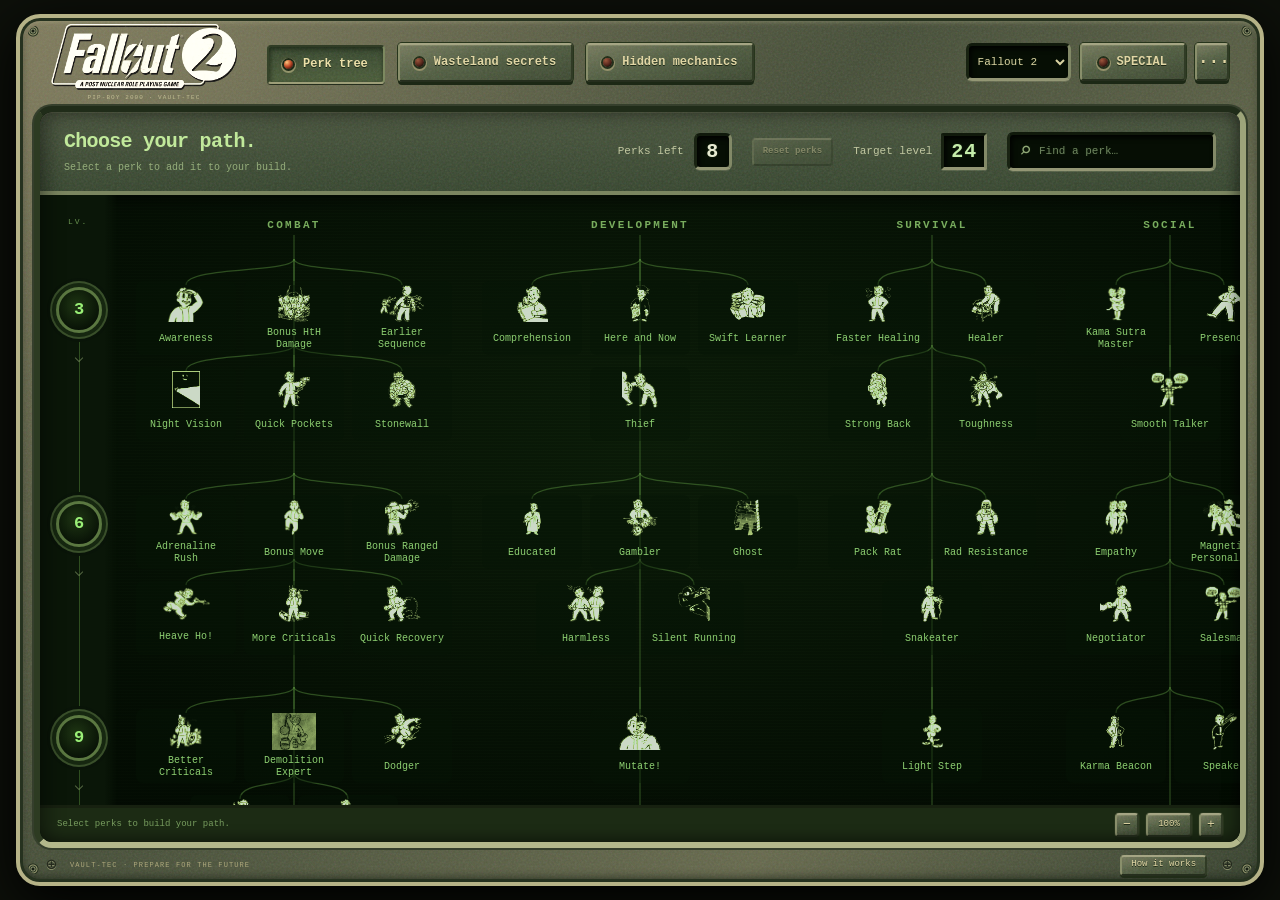
==== Fallout2-Planner.html @ 5ee8054e "initial commit" ====
<!doctype html>
<html lang="en">
<head>
  <meta charset="utf-8">
  <meta name="viewport" content="width=device-width, initial-scale=1">
  <meta name="theme-color" content="#20271f">
  <meta name="description" content="An offline Fallout 1 and Fallout 2 perk tree and character build planner.">
  <title>Fallout 2 · Perk Planner</title>
<style>
@charset "UTF-8";
:root{--bg:#141713;--metal:#3e4237;--ink:#b5bf99;--muted:#929a7c;--green:#b4d98c;--green-bright:#d6f5a9;--amber:#dfba68;--red:#e48f76;--line:#48503b;--screen:#171d15;--mono:"Consolas","Liberation Mono",monospace;--sans:"Arial Narrow","Segoe UI",sans-serif}
*{box-sizing:border-box}body{margin:0;background:radial-gradient(ellipse at 60% 0,#33382d,transparent 65%),#151712;color:var(--ink);font:13px/1.5 var(--mono);min-width:360px}button,input,select{font:inherit}button,a,input,select,summary{-webkit-tap-highlight-color:transparent}button{cursor:pointer}button:disabled{cursor:default;opacity:.45}button,input,select{color:inherit}button{border:1px solid var(--line);background:#272e22}button:hover{border-color:var(--green);color:var(--green-bright)}button:focus-visible,a:focus-visible,input:focus-visible,select:focus-visible,summary:focus-visible,[tabindex]:focus-visible{outline:2px solid var(--amber);outline-offset:3px}input,select{background:#151c13;border:1px solid #46503a;border-radius:2px;padding:7px;min-width:0}input[type=checkbox]{accent-color:#a9ca7c;cursor:pointer}input[type=number]{appearance:textfield;-moz-appearance:textfield}input::-webkit-inner-spin-button,input::-webkit-outer-spin-button{-webkit-appearance:none;margin:0}a{color:var(--amber);text-underline-offset:3px}h1,h2,h3,p{margin:0}h2,h3{font-size:13px;font-weight:normal}button{border-radius:2px}button:active{transform:translateY(1px)}[hidden]{display:none!important}::selection{background:#789453;color:#111}::-webkit-scrollbar{width:8px;height:9px}::-webkit-scrollbar-track{background:#10170f}::-webkit-scrollbar-thumb{background:#555d46;border:2px solid #10170f;border-radius:4px}
.chassis{max-width:1900px;margin:23px auto;border:1px solid #686b58;border-radius:12px 12px 8px 8px;padding:0 12px;background:repeating-linear-gradient(115deg,#fff0 0px,#fff0 2px,#fff1 3px,#fff0 4px),linear-gradient(100deg,#4b4d3e,#34392f 30%,#45483a 80%,#5a5c49);box-shadow:0 25px 70px #0009,inset 1px 1px 2px #b1ae7d77,inset -3px -3px 6px #111a;width:calc(100% - 40px)}
.masthead{height:112px;display:flex;align-items:center;gap:30px;padding:0 24px}.brand{display:flex;align-items:center;gap:13px;text-decoration:none;color:#dfd6ad}.brand-mark{font-family:Arial,sans-serif;font-size:55px;color:#c6ba87;filter:drop-shadow(1px 2px 1px #111)}.brand-title{display:block;font:900 42px/.9 Impact,"Arial Narrow",sans-serif;letter-spacing:-2px;text-shadow:2px 3px 0 #22271e;transform:skew(-5deg)}.brand-two{font-size:53px;letter-spacing:-4px;margin-left:4px;color:#bdb48d}.brand-sub{display:block;font:8px var(--mono);letter-spacing:2px;margin-top:9px}.header-note{font-size:10px;letter-spacing:1px;color:#c0c1a5;border-left:1px solid #7b806055;padding-left:26px}.serial{display:block;color:#92967e;font-size:9px;margin-top:5px}.led{display:inline-block;width:6px;height:6px;background:#a7c27b;box-shadow:0 0 7px #b0d588aa;border-radius:50%;margin-right:6px}.file-actions{display:flex;gap:8px;margin-left:auto}.metal-button{background:linear-gradient(#525545,#353b2e);border:1px solid #767a60;box-shadow:inset 1px 1px #a2a38744,1px 2px #1a2019aa;padding:8px 12px;font-size:11px;color:#d9d5b4}.terminal-strip{margin:0 0 1px;padding:7px 18px;display:flex;justify-content:space-between;background:#22281f;border:1px solid #62694d;box-shadow:inset 0 1px 5px #0006;font-size:9px;letter-spacing:1.7px;color:#9da783}.terminal-strip #save-status{letter-spacing:.6px;color:#a6bd88}.layout{display:grid;grid-template-columns:256px 1fr;background:#252c22;border:1px solid #11190e;box-shadow:0 0 0 1px #6b7151aa}.character-panel{border-right:1px solid #545d40;background:linear-gradient(90deg,#2d3528,#252d22);padding:0 17px;position:relative}.plate-label{display:flex;justify-content:space-between;align-items:center;margin:0 -17px;padding:8px 17px;border-bottom:1px solid #4b533c;background:#363d2e;font-size:10px;letter-spacing:1px;color:#bdc29d}.screw{color:#181f14;font-size:17px;text-shadow:0 1px #6e7553}.profile-heading{margin:21px 0}.eyebrow{font-size:9px;letter-spacing:1.6px;color:var(--muted)}.profile-heading input{width:100%;padding:3px 0 7px;background:transparent;border:0;border-bottom:1px solid #596346;color:#d1dab3;font:24px var(--sans);font-weight:600;border-radius:0;letter-spacing:.5px;margin-top:3px}.special-heading{display:flex;align-items:center;justify-content:space-between;margin-bottom:12px}.special-heading h2{font-size:17px;letter-spacing:2px;color:#d8cea2}.special-heading>span{font-size:10px;color:var(--amber)}.special-row{display:grid;grid-template-columns:28px 1fr 20px 25px 20px 27px;align-items:center;gap:3px;min-height:39px;border-bottom:1px solid #48513b77}.special-letter{font:23px Impact,var(--sans);color:#c4cda4}.special-name{font-size:10px;color:#a7b08c}.special-row button{height:21px;padding:0;color:#c9d5a7;background:#303b27;border-color:#4e5b3d}.special-row input{text-align:center;padding:1px 0;width:25px;background:#11190f;border-color:#11190f;color:#c4dfa2}.effective-stat{color:#c4dfa2;text-align:right;font-size:16px}.stat-improved{color:var(--amber)}.small-note{font-size:10px;line-height:1.65;color:var(--muted);margin-top:10px}.section-title{display:flex;justify-content:space-between;margin:24px 0 10px;align-items:center;letter-spacing:1px}.section-title h3{color:#c3cba8;font-size:11px}.section-title>span{font-size:10px;color:var(--muted)}.trait-controls{display:grid;gap:5px}.trait-option{display:flex;align-items:center;gap:7px;padding:4px 0;font-size:11px}.trait-option input{margin:0}.trait-option span{display:block}.trait-option small{font-size:9px;color:var(--muted)}.trait-selected{color:var(--green)}.trait-others{border:0;margin-top:4px;color:var(--muted);font-size:10px}.trait-others summary{padding:6px 0}.side-details{border-top:1px solid #4c563c;margin-top:17px;padding-top:12px}.side-details>summary{cursor:pointer;font-size:10px;color:#bdc7a0;letter-spacing:.3px}.side-details summary::marker{color:#809063}.side-details[open]>summary{color:var(--amber);margin-bottom:12px}.tag-controls{display:grid;gap:6px;font-size:10px}.tag-controls label{display:flex;align-items:center;gap:5px}.operation-option{font-size:10px;padding:9px 0;border-bottom:1px solid #3f4933}.operation-option label{display:flex;gap:5px;align-items:center}.operation-option .op-level{margin:5px 0 0 20px;display:flex;gap:7px;align-items:center;color:var(--muted)}.operation-option input[type=number]{width:45px;padding:2px 5px}.operation-option small{display:block;color:var(--muted);line-height:1.6;margin-left:20px;margin-top:5px}.inline-label{display:flex;align-items:center;justify-content:space-between;gap:10px;margin:12px 0;font-size:10px}.inline-label input{width:70px}.stack-label{display:grid;gap:7px;font-size:10px;color:var(--muted)}.stack-label select{width:100%;color:var(--ink);font-size:11px}.text-button{display:block;padding:4px 0;border:0;background:none;font-size:10px;text-align:left;color:var(--muted)}.danger-text{color:var(--red)}.sidebar-bottom{display:flex;align-items:center;gap:9px;color:#879373;font-size:8px;line-height:1.8;margin:30px 0 25px}.vault-number{font:24px Impact,var(--sans);border:2px solid #7f8b69;border-radius:50%;width:43px;height:43px;display:grid;place-items:center;flex-shrink:0}main{min-width:0;background:radial-gradient(ellipse at 100% 0,#363e2b44,transparent 50%),#20271e;padding:0 24px}.intro{display:flex;justify-content:space-between;align-items:center;gap:20px;padding:28px 0 23px}.intro h1{font:600 clamp(20px,2vw,29px)/1.25 var(--sans);letter-spacing:-.6px;color:#ded9b7;margin:8px 0 9px}.intro p{font-size:11px;color:#99a584}.target-dial{flex-shrink:0;text-align:center;padding:0 0 0 22px;border-left:1px solid #4b553c}.target-dial label{font-size:9px;letter-spacing:1.1px;color:#b9bf9a}.target-dial>div{display:flex;align-items:center;justify-content:center;gap:9px}.target-dial input{width:72px;background:#10180e;border:1px solid #46513a;color:var(--amber);font:42px/.9 Impact,var(--mono);text-align:center;padding:1px 4px;margin:7px 0;box-shadow:inset 1px 2px 7px #0008;text-shadow:0 0 12px #d8b95733}.target-dial button{width:21px;height:23px;padding:0;color:#a4b38d}.target-dial>span{font-size:8px;letter-spacing:.4px;color:var(--muted)}.tabs{display:flex;border-bottom:1px solid #66734e;gap:23px;margin-bottom:19px}.tab{border:0;background:none;position:relative;border-radius:0;color:#8f9d7b;padding:11px 0;font-size:11px;letter-spacing:1px}.tab.active{color:#d4d6ab}.tab.active:after{content:"";position:absolute;bottom:-1px;left:0;right:0;height:3px;background:var(--amber);box-shadow:0 -2px 10px #dcbd5e18}.tab span{font-size:8px;opacity:.5;margin-left:8px}.summary-grid{display:grid;grid-template-columns:repeat(4,1fr);gap:9px;margin-bottom:18px}.summary-item{border:1px solid #414d33;background:linear-gradient(135deg,#303a28,#242d20);padding:12px 13px;position:relative}.summary-item:before{content:"";position:absolute;top:0;left:0;width:2px;height:100%;background:#6a8250}.summary-item>span{display:block;font-size:9px;letter-spacing:.5px;color:#9daa86}.summary-item strong{font-size:24px;color:#d3dfb4;font-weight:normal;line-height:1.6}.summary-item small{font-size:10px;color:#91a17a;margin-left:5px}.summary-item .bad{color:var(--red)}.workspace{display:grid;grid-template-columns:minmax(0,1fr) 285px;gap:15px}.map-column,.inspector-column{min-width:0}.screen{background:var(--screen);border:1px solid #4c593c;box-shadow:inset 0 0 24px #060e0655,0 1px 1px #0b110aaa;border-radius:3px;overflow:hidden}.screen-heading{display:flex;justify-content:space-between;align-items:center;gap:5px;padding:11px 12px;border-bottom:1px solid #48543a;background:linear-gradient(90deg,#2c3724aa,#27301e66);min-height:40px}.screen-heading>div{display:flex;gap:8px;align-items:center}.screen-heading h2{font-size:10px;letter-spacing:1px;color:#c4d2a3}.screen-heading>span{font-size:9px;color:#889a71}.screen-dot{width:5px;height:5px;border-radius:50%;background:#a4d07b;box-shadow:0 0 6px #9ec97466;flex-shrink:0}.screen-dot.amber{background:var(--amber);box-shadow:0 0 6px #b8965266}.map-screen{position:relative;background:radial-gradient(ellipse at 50% 30%,#29392344,transparent 60%),repeating-linear-gradient(0deg,#9ac57804 0px,#9ac57804 1px,transparent 1px,transparent 4px),#141c13}.map-help{padding:10px 12px;display:flex;align-items:center;gap:8px;justify-content:space-between;font-size:9px;color:#91a579}.zoom-controls{display:flex;align-items:center;gap:5px;flex-shrink:0}.zoom-controls button{padding:0;width:21px;height:21px;font-size:12px}.zoom-controls span{font-size:9px;min-width:34px;text-align:center}.map-scroll{overflow:auto;min-height:461px;padding:12px 20px 18px;scrollbar-color:#606d4a #10180e;scroll-behavior:smooth}.level-map{display:flex;gap:36px;width:max-content;min-width:100%;padding:4px 0 0;position:relative;zoom:1}.level-map:before{content:"";position:absolute;top:26px;left:0;right:0;border-top:1px solid #66834c;box-shadow:0 0 5px #6b9c4e44}.level-tier{width:177px;flex-shrink:0;position:relative}.tier-level{display:flex;align-items:center;justify-content:center;height:43px;position:relative;z-index:1;gap:8px;margin-bottom:17px}.tier-level:after{content:"";position:absolute;width:1px;height:20px;background:#6e8952;left:50%;bottom:-17px}.level-badge{display:grid;place-items:center;font-size:16px;color:#cbdcaf;background:#1c2919;border:1px solid #6a8550;box-shadow:0 0 0 4px #172114,0 0 14px #678d4333;width:43px;height:43px;border-radius:50%;text-decoration:none}.tier-selected .level-badge{border-color:var(--amber);color:var(--amber);box-shadow:0 0 0 4px #182114,0 0 15px #d6ad4f22}.tier-title{position:absolute;left:calc(50% + 32px);font-size:8px;color:#8f9f78;white-space:nowrap;line-height:1.4}.map-card{position:relative;display:flex;flex-direction:column;align-items:center;text-align:center;width:100%;border:1px solid #526c3e;border-radius:3px;background:linear-gradient(145deg,#273521,#182316);padding:11px 9px;color:var(--green);box-shadow:inset 0 0 18px #1c2b1444;min-height:176px;transition:border-color .15s,background .15s}.map-card:hover{background:#2d3c25;border-color:#a6c37c}.map-card.selected{border:1px solid var(--amber);box-shadow:0 0 0 2px #be9b4e33,inset 0 0 20px #9d7d2111}.map-card.invalid{border-color:#ac7253}.map-card .card-caption{font-size:8px;letter-spacing:1px;color:#91a779;display:flex;justify-content:space-between;width:100%}.map-card.invalid .card-caption{color:var(--red)}.map-card img{height:82px;width:105px;object-fit:contain;margin:7px 0 3px;filter:sepia(1) saturate(1.3) hue-rotate(28deg);mix-blend-mode:screen}.map-card strong{font-size:12px;letter-spacing:.2px;font-weight:normal;line-height:1.3}.map-card small{font-size:9px;color:#a3b38c;margin-top:4px}.empty-card{border-style:dashed;min-height:176px;justify-content:center;color:#91a87a;background:#15201299}.empty-card .plus{font-size:31px;font-weight:100;line-height:1;margin-bottom:13px;color:#738c59}.empty-card strong{font-size:11px}.empty-card small{font-size:8px;line-height:1.7}.goal-card{border-color:#bfa15c;background:linear-gradient(145deg,#3b3b22,#202918)}.branch-label{text-align:center;color:#708861;font-size:8px;letter-spacing:1px;padding:21px 0 11px;position:relative}.branch-label:before{content:"";height:16px;border-left:1px dashed #445b36;position:absolute;top:0;left:50%}.branch-cards{display:flex;gap:7px;position:relative}.branch-cards:before{content:"";position:absolute;top:-6px;height:5px;left:23%;right:23%;border:1px solid #405634;border-bottom:0}.branch-card{width:85px;display:flex;flex-direction:column;align-items:center;min-height:95px;background:#1a28166b;border:1px solid #3f5531;padding:6px 3px;color:#95af7d;font-size:8px;line-height:1.35}.branch-card img{width:50px;height:47px;object-fit:contain;margin:1px 0 5px;mix-blend-mode:screen;filter:sepia(1) saturate(1.4) hue-rotate(30deg);opacity:.7}.tier-bottom{font-size:8px;text-align:center;padding-top:10px;color:#667f54}.map-legend{display:flex;gap:14px;padding:10px 12px;border-top:1px solid #38482b;font-size:8px;color:#8e9f7c;flex-wrap:wrap}.legend-dot{display:inline-block;width:5px;height:5px;margin-right:5px;border-radius:50%;vertical-align:1px}.legend-dot.good{background:#a2cb7c}.legend-dot.warn{background:var(--red)}.legend-dot.empty{border:1px solid #90a976}.catalog-screen{margin-top:15px}.catalog-tools{display:flex;gap:8px;padding:12px 12px 9px}.search-field{display:flex;gap:8px;align-items:center;padding:0 8px;background:#111a0e;border:1px solid #435633;flex:1;min-width:0;border-radius:2px}.search-field>span{font-size:21px;color:#91a977}.search-field input{border:0;background:transparent;padding:8px 0;width:100%;font-size:10px;outline-offset:5px;color:#bfcea9}.search-field input::placeholder{color:#6f8660}.catalog-tools select{font-size:10px;width:139px;padding:5px}.catalog-meta{display:flex;justify-content:space-between;gap:8px;padding:0 12px 10px;color:#859d70;font-size:9px}.catalog-meta label{display:flex;align-items:center;white-space:nowrap;font-size:9px;gap:4px}.perk-catalog{padding:0 10px 10px;display:grid;grid-template-columns:repeat(auto-fill,minmax(145px,1fr));gap:7px;max-height:416px;overflow:auto}.perk-tile{display:flex;align-items:center;gap:7px;min-height:74px;padding:8px;background:#202d1a;border:1px solid #3b5130;text-align:left;position:relative}.perk-tile.is-inspected{border-color:var(--amber);background:#343722}.perk-tile.is-blocked{background:#1b2517;border-color:#35452b}.perk-tile img{width:44px;height:50px;object-fit:contain;filter:sepia(1) saturate(1.3) hue-rotate(30deg);mix-blend-mode:screen;opacity:.8}.perk-tile .tile-name{font-size:10px;line-height:1.3;display:block;color:#c4d6a5}.perk-tile .tile-ru{font-size:8px;display:block;color:#92a77d;margin-top:3px}.perk-tile .tile-level{font-size:8px;color:#839d6d;display:block;margin-top:4px}.perk-tile.is-blocked .tile-level{color:#b38a63}.perk-tile .tile-dot{position:absolute;top:6px;right:6px;width:4px;height:4px;background:#a7cd80;border-radius:50%}.perk-tile.is-blocked .tile-dot{background:#aa7757}.goal-panel{border-color:#74643c}.goal-panel .screen-heading{border-bottom-color:#5f5736;background:#3a392266}.goal-body{padding:13px}.goal-portrait{display:flex;gap:10px;align-items:center;margin:16px 0}.goal-portrait img{width:68px;height:68px;object-fit:contain;mix-blend-mode:screen;filter:sepia(1) saturate(1.3) hue-rotate(17deg)}.goal-portrait strong{font-size:15px;color:#d8cd99;font-weight:normal;line-height:1.3}.goal-portrait small{display:block;color:#9b9f7c;font-size:9px;margin-top:4px}.status-line{font-size:10px;display:flex;align-items:center;gap:7px;line-height:1.6}.status-line.good{color:var(--green)}.status-line.warn{color:var(--amber)}.status-line.bad{color:var(--red)}.goal-note{font-size:10px;color:#9aaa85;line-height:1.8;margin-top:8px}.primary-button{width:100%;padding:9px 10px;background:linear-gradient(#798449,#586731);border:1px solid #b2ba7c;color:#111b0b;font-size:10px;letter-spacing:.6px;box-shadow:inset 0 1px #ccce8955,0 2px #0c140aaa;margin-top:12px;font-weight:bold}.primary-button:hover{color:#e8eac1;background:#697e3d}.amber-button{background:linear-gradient(#aa9253,#81703f);border-color:#c6af70;color:#1d1c10}.inspector-panel{margin-top:15px}.inspector-body{padding:13px}.inspect-hero{display:flex;align-items:center;gap:10px;margin-bottom:13px}.inspect-hero img{height:85px;width:85px;object-fit:contain;mix-blend-mode:screen;filter:sepia(1) saturate(1.4) hue-rotate(28deg)}.inspect-hero h3{font-size:17px;color:#d0dbb0;line-height:1.2}.inspect-hero small{font-size:9px;color:#8fa57a;display:block;margin-top:5px}.perk-description{color:#a5b38f;font-size:10px;line-height:1.8;padding-bottom:13px;border-bottom:1px solid #3b4a2f;margin-bottom:13px}.slot-settings{display:grid;gap:8px;margin-bottom:14px}.slot-settings .inline-label{margin:0}.slot-settings input{padding:3px;width:54px}.requirements-title{font-size:9px;letter-spacing:1px;margin-bottom:8px;color:#c1cda0}.requirement{display:flex;align-items:flex-start;gap:7px;font-size:10px;padding:5px 0;border-bottom:1px solid #283821}.requirement .req-icon{color:#a5c980;font-size:11px}.requirement.unmet .req-icon{color:var(--red)}.requirement.unmet{color:#dab18a}.requirement .req-values{margin-left:auto;white-space:nowrap}.requirement .req-actual{color:#a4c286}.requirement.unmet .req-actual{color:var(--red)}.requirement .req-name{color:#96a77e}.requirements-or{font-size:9px;color:var(--amber);padding:7px 0}.remedy{border-left:2px solid #8b7845;padding:8px 9px;margin-top:9px;background:#37362155;font-size:9px;line-height:1.8;color:#b3af85}.remedy strong{font-weight:normal;color:#dcc68c}.boost-options{margin-top:12px}.boost-options summary{font-size:10px;color:var(--amber);cursor:pointer}.boost-row{display:flex;align-items:center;justify-content:space-between;gap:7px;margin:8px 0;font-size:10px}.boost-row select{width:53px;padding:2px 4px}.boost-row small{display:block;color:#7d956b;font-size:8px;margin-top:2px}.extra-options{padding-top:8px}.extra-options select{font-size:10px;width:100%}.inspector-actions{display:flex;align-items:center;gap:10px;justify-content:space-between;margin-top:10px}.inspector-actions a{font-size:9px}.inspector-actions button{font-size:9px;padding:3px 5px;border:0;background:transparent;color:var(--red)}.empty-inspector{padding:24px 16px;font-size:11px;color:#91a77b;text-align:center}.diagnostics{margin-top:15px}.diagnostics #diagnostics{padding:12px;font-size:10px;line-height:1.8}.journal-item{padding:6px 0;color:#a4b48d}.journal-item+.journal-item{border-top:1px dashed #3d4e30}.journal-item.issue{color:var(--red)}.journal-item.warning{color:#c6b079}.skills-screen{margin-top:18px}.section-note{font-size:10px;color:#91a37b;padding:12px 15px 2px;line-height:1.8}.skills-grid{display:grid;grid-template-columns:repeat(3,1fr);gap:0 22px;padding:8px 15px 16px}.skill-row{display:flex;align-items:center;justify-content:space-between;gap:5px;padding:8px 0;border-bottom:1px solid #33442a;font-size:10px;position:relative}.skill-label small{display:block;font-size:8px;color:#798f65}.skill-values{display:flex;align-items:center;gap:7px;flex-shrink:0}.skill-values>strong{font-weight:normal;color:#b4d58d;font-size:12px;min-width:34px;text-align:right}.skill-values input{width:42px;text-align:center;padding:3px;font-size:10px}.skill-tag{color:#d8ba6e}.skill-values input::placeholder{color:#56674b}.skill-missing{color:var(--red)!important}.archive-intro{padding:14px 0 24px;max-width:700px}.archive-intro h2,.rules-view>h2{font:600 28px var(--sans);color:#d9d6b0;letter-spacing:-.5px;margin:8px 0 14px}.archive-intro p{font-size:12px;line-height:1.9;color:#a8b38e}.archive-toolbar{display:flex;gap:20px;align-items:center;justify-content:space-between;margin-bottom:18px}.archive-toolbar .search-field{max-width:400px}.archive-toolbar>span{font-size:10px;color:var(--amber)}.secret-grid{display:grid;grid-template-columns:repeat(auto-fill,minmax(250px,1fr));gap:14px}.secret-card{border:1px solid #4d5c3d;background:linear-gradient(145deg,#2c3726,#1c2519);padding:16px;position:relative}.secret-card.collected{border-color:#a2ba75}.secret-type{font-size:8px;letter-spacing:1.5px;color:#b8ad74}.secret-top{display:flex;gap:15px;align-items:center;margin:12px 0}.secret-top img{width:83px;height:90px;object-fit:contain;filter:sepia(1) saturate(.8);mix-blend-mode:screen}.secret-top h3{font-size:17px;line-height:1.2;color:#cbd5ac}.secret-top small{font-size:9px;color:#8d9e78;display:block;margin-top:5px}.secret-card .location{font-size:10px;color:var(--amber);margin-bottom:11px}.secret-card p{font-size:11px;line-height:1.8;color:#acb896}.secret-card .secret-effect{color:#c1d3a1;margin-top:12px;padding-top:10px;border-top:1px solid #455137;font-size:10px}.secret-actions{display:flex;align-items:center;justify-content:space-between;margin-top:15px;font-size:9px}.secret-actions label{display:flex;gap:4px;align-items:center}.rules-view{padding:15px 0}.rules-grid{display:grid;grid-template-columns:repeat(2,1fr);gap:15px;margin-top:22px}.rule{padding:20px}.rule h3{color:#d9c68a;font-size:12px;margin-bottom:12px}.rule p{font-size:11px;line-height:1.9;color:#acb896}.rule p+p{margin-top:10px}.rule ul{padding-left:17px;font-size:10px;line-height:2}.rule li{overflow-wrap:anywhere}footer{display:flex;justify-content:space-between;align-items:center;gap:12px;padding:24px 0 20px;font-size:8px;letter-spacing:.8px;color:#6c7d5c}footer .led{width:4px;height:4px;box-shadow:none;margin-left:6px;margin-right:0}.bottom-rim{height:29px;display:flex;align-items:center;justify-content:space-between;padding:0 8px;color:#9b9c7c;font-size:8px;letter-spacing:1px}.bottom-rim>span:first-child,.bottom-rim>span:last-child{font-size:18px;color:#252a1e;text-shadow:0 1px #878c69}#toast{position:fixed;bottom:25px;left:50%;transform:translate(-50%,20px);padding:12px 20px;background:#313f25;border:1px solid #9bb377;color:#d6e8b8;box-shadow:0 5px 25px #0009;z-index:20;opacity:0;pointer-events:none;transition:opacity .2s,transform .2s;font-size:12px;max-width:90vw;text-align:center}#toast.visible{opacity:1;transform:translate(-50%,0)}.no-results{font-size:11px;color:#8ea177;padding:30px 10px;grid-column:1/-1;text-align:center}
@media(min-width:1650px){.layout{grid-template-columns:280px 1fr}.character-panel{padding:0 22px}.plate-label{margin:0 -22px;padding:8px 22px}.workspace{grid-template-columns:minmax(0,1fr) 318px}.perk-catalog{grid-template-columns:repeat(auto-fill,minmax(170px,1fr))}.intro{padding:32px 0}.inspector-body{padding:16px}.goal-body{padding:16px}}
@media(max-width:1200px){.chassis{width:calc(100% - 20px);margin:10px auto;padding:0 8px}.masthead{padding:0 13px;gap:18px;height:100px}.header-note{font-size:8px;padding-left:18px}.metal-button{padding:7px 8px;font-size:10px}.layout{grid-template-columns:225px 1fr}.character-panel{padding:0 12px}.plate-label{margin:0 -12px;padding:8px 12px}main{padding:0 15px}.workspace{grid-template-columns:minmax(0,1fr) 260px;gap:11px}.intro h1{font-size:24px}.target-dial{padding-left:13px}.special-row{grid-template-columns:23px 1fr 18px 23px 18px 23px;gap:2px}.special-row input{width:23px}.special-name{font-size:9px}.tabs{gap:18px}.tab{font-size:10px;letter-spacing:.5px}.summary-item{padding:9px}.summary-item>span{font-size:8px}.map-help>span{max-width:165px}.catalog-tools{flex-wrap:wrap}.catalog-tools select{width:100%}.skills-grid{grid-template-columns:repeat(2,1fr)}.catalog-meta{flex-wrap:wrap;gap:4px}.perk-catalog{grid-template-columns:repeat(auto-fill,minmax(133px,1fr))}}
@media(max-width:1000px){.header-note{display:none}.workspace{grid-template-columns:minmax(0,1fr)}.inspector-column{display:grid;grid-template-columns:1fr 1fr;gap:12px;align-items:start}.inspector-panel{margin-top:0}.diagnostics{grid-column:1/-1;margin-top:0}.catalog-tools{flex-wrap:nowrap}.catalog-tools select{width:145px}.perk-catalog{max-height:300px}.map-help>span{max-width:none}.map-scroll{min-height:445px}.intro h1{font-size:23px}.summary-item strong{font-size:20px}.summary-item small{display:block;margin-left:0;font-size:9px}.summary-grid{gap:6px}.tabs{justify-content:space-between;gap:8px}.tab span{display:none}.rules-grid{grid-template-columns:1fr}}
@media(max-width:720px){body{font-size:12px}.chassis{width:calc(100% - 12px);margin:6px auto;padding:0 5px;border-radius:7px}.masthead{height:88px;gap:10px;padding:0 9px;flex-wrap:wrap;align-content:center;justify-content:space-between}.brand-mark{font-size:40px}.brand{gap:8px}.brand-title{font-size:31px}.brand-two{font-size:39px}.brand-sub{font-size:6px;letter-spacing:1px;margin-top:5px}.file-actions{gap:4px;margin-left:0}.metal-button{font-size:0;padding:7px;width:31px}.metal-button:first-letter{font-size:16px}.terminal-strip{font-size:7px;letter-spacing:.6px;padding:7px 8px}.terminal-strip>span:first-child{max-width:180px}.layout{grid-template-columns:1fr}.character-panel{border-right:0;border-bottom:1px solid #596647;padding:0 14px 13px;display:grid;grid-template-columns:1fr 1fr;gap:0 16px}.plate-label{grid-column:1/-1;margin:0 -14px;padding:5px 14px}.profile-heading{grid-column:1/-1;margin:12px 0}.profile-heading input{font-size:21px;padding-bottom:3px}.special-heading{grid-column:1/-1;margin-bottom:4px}.special-controls{grid-column:1/-1;display:grid;grid-template-columns:1fr 1fr;gap:0 15px}.special-row{grid-template-columns:20px 1fr 18px 22px 18px 21px;min-height:35px}.special-letter{font-size:20px}.special-name{font-size:9px}.character-panel>.small-note{grid-column:1/-1;font-size:9px}.section-title{grid-column:1/-1;margin:14px 0 6px}.trait-controls{grid-column:1/-1;display:flex;flex-wrap:wrap;gap:0 14px}.trait-option{font-size:10px}.trait-option small{font-size:8px}.trait-others{width:100%;margin-top:0}.trait-others>div{display:grid;grid-template-columns:1fr 1fr}.side-details{grid-column:1/-1;margin-top:9px;padding-top:8px}.side-details>summary{font-size:10px}.sidebar-bottom{display:none}main{padding:0 12px}.intro{padding:20px 0 18px;gap:10px;align-items:flex-start}.intro .eyebrow{font-size:7px;letter-spacing:.6px}.intro h1{font-size:21px;line-height:1.25;max-width:230px;margin:7px 0}.intro p{font-size:9px;max-width:200px;line-height:1.7}.target-dial{padding-left:11px;max-width:121px}.target-dial label{font-size:8px;letter-spacing:.5px}.target-dial input{font-size:35px;width:54px}.target-dial>div{gap:5px}.target-dial>span{font-size:6px}.target-dial button{width:17px;height:21px}.tabs{gap:8px;margin-bottom:13px}.tab{font-size:8px;letter-spacing:.4px;padding:10px 0}.summary-grid{grid-template-columns:1fr 1fr;gap:7px;margin-bottom:13px}.summary-item{padding:7px 10px}.summary-item>span{font-size:8px}.summary-item strong{font-size:22px}.summary-item small{display:inline;font-size:9px;margin-left:5px}.map-help{font-size:8px}.map-help>span{max-width:190px}.screen-heading{padding:10px}.screen-heading h2{font-size:9px;letter-spacing:.7px}.screen-heading>span{font-size:8px}.map-scroll{padding:10px 14px 15px;min-height:427px}.level-tier{width:157px}.level-map{gap:27px}.map-card{min-height:169px}.map-card img{height:76px}.branch-card{width:75px;min-height:88px}.branch-card img{height:40px}.map-legend{gap:8px;font-size:7px}.catalog-tools{padding:10px;gap:5px}.catalog-tools select{width:110px;font-size:9px}.search-field input{font-size:9px}.perk-catalog{grid-template-columns:1fr 1fr;max-height:340px}.perk-tile{padding:7px;gap:6px;min-height:79px}.perk-tile img{width:34px;height:44px}.perk-tile .tile-name{font-size:9px}.perk-tile .tile-ru{font-size:8px}.perk-tile .tile-level{font-size:7px}.catalog-meta{font-size:8px}.inspector-column{grid-template-columns:1fr}.diagnostics{grid-column:auto}.skills-grid{grid-template-columns:1fr;padding:6px 12px 14px}.skill-row{padding:9px 0}.skills-screen{margin-top:13px}.archive-intro h2,.rules-view>h2{font-size:25px}.archive-intro p{font-size:11px}.secret-grid{grid-template-columns:1fr}.archive-toolbar{flex-wrap:wrap;gap:10px}.archive-toolbar .search-field{flex-basis:100%}.rule{padding:15px}footer{font-size:7px;flex-direction:column;align-items:flex-start;gap:8px;padding:20px 0}.bottom-rim{font-size:6px;letter-spacing:.4px}.map-legend span{white-space:nowrap}}
img.art-invert,img.art-invert,img.art-invert,img.art-invert,img.art-invert,img.art-invert,img.art-invert,img.art-invert{filter:invert(1) sepia(1) saturate(1.3) hue-rotate(28deg)}
.training-details{border-top:1px solid #425236;margin:0 15px 16px;padding-top:10px}.training-details summary{cursor:pointer;color:var(--amber);font-size:10px}.training-details>div{overflow:auto;max-height:320px;margin-top:10px}.training-details table{border-collapse:collapse;width:100%;text-align:left;font-size:10px}.training-details th{font-weight:normal;color:#d2d4aa;background:#273420;position:sticky;top:0}.training-details td,.training-details th{padding:7px 9px;border-bottom:1px solid #35492b}.training-details td:first-child{color:var(--amber)}.training-details td:nth-child(2){min-width:160px}.training-details .danger-text{font-size:9px}
@media(prefers-reduced-motion:reduce){*{scroll-behavior:auto!important;transition:none!important}}

/* The perk tree is the first screen. Shared card and calculation styles are in styles.css. */
body { min-width: 340px; }
.chassis {
  display: grid;
  grid-template-rows: 72px minmax(0, 1fr) 28px;
  width: calc(100% - 32px);
  height: calc(100dvh - 28px);
  margin: 14px auto;
  padding: 0 8px;
  border-radius: 9px;
}
.masthead { height: auto; gap: 38px; padding: 0 18px; }
.brand { gap: 9px; flex-shrink: 0; }
.brand-mark { font-size: 38px; }
.brand-title { font-size: 32px; letter-spacing: -1.5px; }
.brand-two { font-size: 41px; }
.tabs { gap: 25px; align-self: stretch; align-items: stretch; margin: 0; border: 0; }
.tab { font-size: 11px; letter-spacing: 0; text-transform: none; color: #9ba78a; padding: 0; }
.tab.active { color: #e0dbb3; }
.tab.active::after { height: 2px; bottom: 0; box-shadow: none; }
.tabs .tab>span { display: inline; font: inherit; opacity: 1; margin: 0; }
.tabs .tab>.tab-short { display: none; }
.header-actions { display: flex; align-items: center; gap: 9px; margin-left: auto; }
.metal-button { padding: 8px 13px; font-size: 11px; border-radius: 3px; }
.build-button { display: flex; align-items: center; gap: 9px; }
.build-button span { display: inline-grid; place-items: center; border: 1px solid #6c7956; border-radius: 50%; width: 18px; height: 18px; font-size: 9px; color: #aebc95; }
.build-button.has-selection { border-color: #a28e52; color: #e0c98e; }
.build-button.has-selection span { border-color: #a28e52; color: var(--amber); }
.icon-button { width: 30px; height: 32px; background: transparent; border-color: transparent; font-size: 24px; line-height: 1; padding: 0 0 11px; color: #aeb799; }
main { min-width: 0; min-height: 0; padding: 0; background: #1d261a; border: 1px solid #4c5a3d; box-shadow: inset 0 0 0 1px #10170d; }
.tab-view { height: 100%; min-height: 0; }
#build-view { display: flex; flex-direction: column; }
.tree-toolbar { padding: 18px 24px; display: flex; align-items: center; gap: 25px; border-bottom: 1px solid #3b4930; background: #26302066; }
.tree-intro { flex: 1; }
.tree-intro h1 { font: 500 22px/1.3 var(--sans); color: #d6dbbe; letter-spacing: -.4px; }
.tree-intro p { color: #8d9d7d; font-size: 10px; margin-top: 4px; }
.tree-options { display: flex; align-items: center; gap: 22px; }
.perk-budget { display: flex; align-items: center; gap: 10px; white-space: nowrap; font-size: 11px; color: #b7c4a3; }
.perk-budget strong { display: grid; place-items: center; min-width: 30px; height: 30px; padding: 0 5px; border: 1px solid #7f8a57; color: #e2ca82; font-size: 17px; font-weight: normal; background: #1a2415; }
.perk-budget.budget-empty strong { color: #8f9c7e; border-color: #4b583c; }
.target-control { display: flex; align-items: center; gap: 9px; font-size: 11px; color: #adb99c; white-space: nowrap; }
.target-control input { width: 42px; text-align: center; color: var(--amber); font-size: 17px; padding: 3px 4px; }
.tree-options .search-field { flex: none; gap: 7px; padding: 0 9px; background: #182113; border: 1px solid #455537; border-radius: 3px; }
.tree-options .search-field input { width: 165px; font-size: 11px; padding: 7px 0; }
.search-field input:focus-visible { outline: none; }
.search-field:focus-within { box-shadow: inset 0 0 0 1px #8dad6b; }
.tree-options .reset-button, .section-actions .reset-button { width: auto; height: 28px; flex-shrink: 0; white-space: nowrap; font-size: 9px; padding: 5px 9px; }
.section-actions { display: flex; align-items: center; gap: 12px; }
.section-actions>span { font-size: 10px; color: var(--muted); }
#special-budget, #secret-counter { color: var(--amber); }
#special-budget.danger-text { color: var(--red); }
.drawer .special-heading, .drawer .section-title { flex-wrap: wrap; gap: 10px; }
.drawer .special-heading .section-actions { margin-left: auto; }
.drawer .side-details>summary .section-actions { margin-left: auto; }
.drawer .side-details>summary:has(.section-actions)::after { margin-left: 0; }
.drawer .side-details>summary:has(.section-actions) { flex-wrap: wrap; }
.tree-shell { display: grid; grid-template-rows: minmax(0, 1fr) 37px; flex: 1; min-height: 0; }
.map-scroll { position: relative; overflow: auto; min-height: 0; padding: 0; overscroll-behavior: contain; scroll-behavior: auto; background: radial-gradient(ellipse at 55% 25%, #354e2833, transparent 75%), repeating-linear-gradient(0deg, #9fc17c03 0px, #9fc17c03 1px, transparent 1px, transparent 4px), #182115; }
.level-map { position: relative; display: flex; min-height: 100%; min-width: 0; gap: 0; padding: 0; }
.level-map::before { display: none; }
.level-axis { width: 78px; flex-shrink: 0; position: sticky; left: 0; z-index: 3; background: linear-gradient(90deg, #1b2417 83%, #1b2417ee 93%, #1b241700); }
.axis-heading { position: absolute; left: 28px; top: 21px; font-size: 8px; letter-spacing: 2px; color: #778968; }
.axis-line { position: absolute; width: 1px; left: 39px; background: #72885a77; }
.axis-stop { position: absolute; left: 16px; }
.axis-stop::after { content: ""; position: absolute; width: 5px; height: 5px; border-bottom: 1px solid #849a6599; border-right: 1px solid #849a6599; transform: rotate(45deg); top: 68px; left: 20px; }
.axis-stop:last-child::after { display: none; }
.level-badge { width: 46px; height: 46px; background: #202c19; border-color: #7b8c60; color: #c4d5a9; font-size: 15px; box-shadow: 0 0 0 7px #1b2417; }
.axis-selected .level-badge { border-color: #c0a45f; color: #e0c482; background: #343a22; }
.axis-future { opacity: .4; }
.tree-board { position: relative; flex-shrink: 0; }
.tree-lines { position: absolute; left: 0; top: 0; pointer-events: none; overflow: visible; }
.tree-edge { fill: none; stroke: #849b634a; stroke-width: 1.1; }
.tree-edge.selected-edge { stroke: #c6ac66; stroke-width: 1.5; }
.lane-heading { position: absolute; top: 18px; height: 24px; padding: 0; background: transparent; border: 0; border-radius: 0; font-size: 9px; letter-spacing: 2.2px; color: #94a77c; }
.lane-heading:hover, .lane-filtered { color: #d5c489; }
.tree-node { position: absolute; width: 100px; height: 74px; }
.tree-perk { display: flex; flex-direction: column; align-items: center; justify-content: center; gap: 5px; width: 100%; height: 100%; background: #1c2718; border: 1px solid #3d50312b; border-radius: 4px; padding: 5px; position: relative; color: #b9cba2; }
.tree-perk img { width: 47px; height: 37px; object-fit: contain; mix-blend-mode: screen; filter: sepia(1) saturate(.9) hue-rotate(25deg); opacity: .83; pointer-events: none; }
.tree-perk>span { font-size: 10px; line-height: 1.2; min-height: 24px; display: grid; place-items: center; }
.tree-perk:hover { background: #2a3922; border-color: #859e66; color: #e0eaca; }
.tree-perk:hover img { opacity: 1; }
.selected-node .tree-perk { border-color: #c7ad68; background: linear-gradient(135deg, #3d4226, #293722); color: #e3d29c; box-shadow: 0 0 12px #b69b4d10; }
.selected-node img { opacity: 1; }
.future-node:not(.selected-node) { opacity: .45; }
.quota-blocked .tree-perk { opacity: .5; }
.node-badge { position: absolute; top: 3px; left: 4px; font-size: 8px; color: var(--amber); line-height: 1.3; }
.node-details { position: absolute; right: 4px; top: 4px; border: 1px solid #8c9d6d; background: #202e18; width: 15px; height: 15px; line-height: 13px; padding: 0; border-radius: 50%; color: #bfce9e; font-size: 9px; opacity: 0; }
.tree-node:hover .node-details, .tree-node:focus-within .node-details, .selected-node .node-details { opacity: 1; }
.needs-preparation .node-details { border-color: #c0a163; color: var(--amber); }
.tree-bottom { display: flex; justify-content: space-between; align-items: center; gap: 10px; padding: 0 17px; border-top: 1px solid #3e4b32; background: #222d1c; font-size: 9px; color: #9dad87; }
#tree-selection-hint { overflow: hidden; text-overflow: ellipsis; white-space: nowrap; }
.zoom-controls button { width: 24px; height: 23px; padding: 0; border-color: #506140; color: #b8c99a; font-size: 13px; background: #283722; }
.zoom-controls #zoom-reset { width: 45px; font-size: 9px; }
.bottom-rim { height: auto; gap: 14px; font-size: 7px; letter-spacing: 1.1px; }
.bottom-rim .text-button { margin-left: auto; color: #a6b294; font-size: 9px; }
.bottom-rim>span:last-child { margin-left: 0; }

/* Character settings and requirements are revealed in dialogs. */
dialog { color: var(--ink); background: #232e1e; border: 1px solid #738157; padding: 0; box-shadow: -8px 0 40px #0006; }
dialog::backdrop { background: #070d08a6; backdrop-filter: blur(2px); }
.drawer { position: fixed; inset: 0 0 0 auto; margin: 0; width: 430px; max-width: 100vw; height: 100dvh; max-height: 100dvh; border: 0; border-left: 1px solid #7d8a5e; }
.drawer[open] { display: flex; flex-direction: column; }
.wide-drawer { width: 650px; }
.drawer-heading { display: flex; align-items: center; justify-content: space-between; gap: 12px; padding: 17px 21px; border-bottom: 1px solid #596848; background: #35412b; flex-shrink: 0; }
.drawer-heading h2 { font-size: 14px; color: #d5dbb9; }
.drawer-heading h2>span { display: block; font-size: 9px; color: #8f9f7c; margin-top: 4px; }
.close-button { width: 28px; height: 28px; padding: 0; font-size: 23px; line-height: 1; background: transparent; border: 0; color: #aebe95; }
.drawer-body { overflow: auto; padding: 20px 23px; flex: 1; min-height: 0; }
.menu-dialog { position: fixed; inset: 85px 25px auto auto; width: 330px; max-width: calc(100vw - 20px); max-height: calc(100dvh - 105px); margin: 0; border-radius: 5px; }
.file-actions { display: grid; gap: 10px; margin: 0; }
.file-actions .metal-button { text-align: left; padding: 12px 14px; font-size: 12px; width: auto; }
#save-status { color: #99ae7d; font-size: 9px; margin: 8px 0 0; }
.drawer .character-panel { display: block; border: 0; background: none; padding: 20px 23px; }
.drawer .plate-label, .drawer .sidebar-bottom { display: none; }
.drawer .profile-heading { margin: 0 0 25px; }
.drawer .special-controls { display: block; }
.drawer .special-row { grid-template-columns: 26px 1fr 25px 32px 25px; gap: 7px; min-height: 43px; }
.drawer .special-row input { width: 32px; padding: 3px 0; }
.drawer .special-name { font-size: 11px; }
.drawer .special-heading { margin-bottom: 12px; }
.drawer .special-heading h2 { font-size: 19px; }
.drawer .trait-controls { display: grid; grid-template-columns: repeat(2, minmax(0, 1fr)); gap: 8px 20px; align-items: start; }
.trait-entry { min-width: 0; }
.drawer .trait-others>div { display: block; }
.drawer .trait-option { font-size: 11px; }
.trait-row { display: flex; align-items: center; gap: 9px; }
.trait-info { display: inline-grid; place-items: center; width: 21px; height: 21px; flex-shrink: 0; padding: 0; border: 1px solid #77845e; border-radius: 50%; font-size: 11px; color: #bbcb9f; background: #24311c; }
.trait-info[aria-expanded="true"] { color: var(--amber); border-color: #b69e5f; }
.trait-description { margin: 6px 0 10px 23px; padding: 9px 12px; border-left: 2px solid #8c9c69; color: #b5c79d; background: #1b2717; font-size: 11px; line-height: 1.8; }
.trait-others .trait-entry { margin-top: 8px; }
.drawer .side-details { margin-top: 21px; padding-top: 15px; }
.drawer .side-details>summary { font-size: 11px; }
.drawer .side-details[open]>summary { margin-bottom: 15px; }
.drawer .tag-controls { grid-template-columns: 1fr 1fr; font-size: 10px; gap: 7px; }
.selected-perks-section { margin-top: 27px; border-top: 1px solid #62734d; padding-top: 3px; }
.selected-perks-section .section-title { margin-top: 18px; margin-bottom: 15px; }
.header-actions .has-selection { border-color: #a28e52; color: #e0c98e; }
.drawer .operation-option { padding: 10px 0; font-size: 11px; }
.drawer .operation-option small { font-size: 10px; }
.plan-intro { display: flex; justify-content: space-between; align-items: center; gap: 10px; font-size: 11px; color: #a7ba8e; margin-bottom: 13px; }
.planned-row { display: flex; width: 100%; align-items: center; gap: 14px; min-height: 60px; padding: 10px 12px; text-align: left; margin-bottom: 7px; border-color: #475b36; background: #293622; }
.planned-level { display: grid; place-items: center; width: 30px; height: 30px; border-radius: 50%; border: 1px solid #7e9260; color: var(--amber); font-size: 12px; flex-shrink: 0; }
.planned-row img { width: 39px; height: 37px; object-fit: contain; mix-blend-mode: screen; filter: sepia(1) saturate(.9) hue-rotate(25deg); }
.planned-row strong { font-size: 12px; font-weight: normal; color: #d2ddb6; }
.planned-row small { display: block; font-size: 10px; color: #96a881; margin-top: 3px; }
.planned-row .planned-rank { font-size: 9px; letter-spacing: .4px; }
.perk-rank-control { display: flex; align-items: center; justify-content: space-between; flex-wrap: wrap; gap: 9px 14px; margin: 0 0 14px; padding: 10px 12px; border: 2px inset #627749; border-radius: 8px; background: #101e0b; }
.perk-rank-label { font-size: 11px; color: #c4d6a7; }
.perk-rank-label small { display: block; margin-top: 4px; color: #829c6d; font-size: 9px; }
.perk-rank-stepper { display: flex; align-items: center; gap: 7px; }
.perk-rank-stepper .metal-button { width: 28px; height: 28px; min-width: 28px; padding: 0; font-size: 16px; line-height: 1; }
.perk-rank-value { min-width: 65px; padding: 4px 7px; text-align: center; font-size: 15px; font-weight: bold; color: var(--amber); border: 2px inset #66784b; border-radius: 5px; background: #060e04; }
.perk-rank-value span { font-size: 10px; font-weight: normal; color: #94ae7b; }
.perk-rank-note { flex-basis: 100%; margin: 0; color: var(--amber); font-size: 10px; line-height: 1.7; }
.free-plan-slot { color: #7f956b; font-size: 11px; }
.plan-status { margin-left: auto; color: #b7cf8d; }
.plan-warning .plan-status { color: var(--amber); }
.requirement .req-explanation { white-space: normal; text-align: right; max-width: 70%; }
.pending-heading { color: var(--amber); font-size: 10px; margin: 25px 0 12px; letter-spacing: 1px; }
.pending-row { border-style: dashed; border-color: #938650; }
.analysis-details { margin-top: 23px; border-top: 1px solid #50623e; padding-top: 16px; }
.analysis-details>summary { color: #d1d4a6; font-size: 12px; }
.analysis-details[open]>summary { margin-bottom: 17px; color: var(--amber); }
.drawer .summary-grid { grid-template-columns: 1fr 1fr; }
.drawer .skills-grid { grid-template-columns: 1fr 1fr; gap: 0 14px; }
.skill-point-budget { display: grid; grid-template-columns: minmax(0, 1fr) auto; align-items: center; gap: 10px 16px; padding: 14px 16px 12px; border-bottom: 1px solid #61784b55; background: linear-gradient(110deg, #4d63321a, transparent); }
.skill-point-heading>span { display: block; color: #c4d6a7; font-size: 11px; }
.skill-point-heading small { display: block; margin-top: 4px; color: #829c6d; font-size: 9px; }
#skill-points-remaining { min-width: calc(3ch + 24px); padding: 3px 9px; text-align: center; font-size: 24px; line-height: 1.4; font-variant-numeric: tabular-nums; letter-spacing: 1px; color: var(--amber); border: 2px inset #66784b; border-radius: 6px; background: #060e04; }
.skill-point-breakdown { display: flex; flex-wrap: wrap; gap: 5px 18px; grid-column: 1 / -1; color: #829c6d; font-size: 9px; }
.skill-point-breakdown b { color: #b5c99d; font-weight: normal; }
.skill-values { gap: 6px; }
.skill-values button { width: 24px; height: 25px; padding: 0; font-size: 12px; flex-shrink: 0; }
.drawer .screen-heading h2 { font-size: 10px; }
.drawer .inspector-body { padding: 0; }
.drawer .inspect-hero { gap: 20px; margin-bottom: 17px; }
.drawer .inspect-hero img { width: 90px; height: 94px; }
.drawer .inspect-hero h3 { font-size: 22px; }
.drawer .inspect-hero small { font-size: 10px; margin-top: 7px; }
.drawer .perk-description { font-size: 12px; line-height: 1.9; padding-bottom: 17px; margin-bottom: 20px; }
.drawer .slot-settings { gap: 12px; margin-bottom: 20px; }
.drawer .stack-label, .drawer .requirements-title { font-size: 10px; }
.drawer .stack-label select { font-size: 11px; }
.drawer .inline-label, .drawer .requirement { font-size: 11px; }
.drawer .requirement { padding: 8px 0; }
.drawer .boost-options { margin-top: 20px; }
.drawer .boost-options summary { font-size: 12px; }
.drawer .boost-row { font-size: 12px; margin: 13px 0; }
.drawer .primary-button { font-size: 11px; padding: 12px; margin-top: 16px; }
.drawer .remedy { font-size: 10px; padding: 10px 12px; }
.drawer .goal-note, .drawer .journal-item { font-size: 11px; line-height: 1.9; }
.drawer .rules-grid { grid-template-columns: 1fr; }
.tree-rule { color: #bac9a2; font-size: 12px; line-height: 2; border-left: 2px solid #b29b5b; padding-left: 16px; margin-bottom: 27px; }
#secrets-view { padding: 25px; overflow: auto; }
#mechanics-view { padding: 25px; overflow: auto; }
.mechanics-grid { display: grid; grid-template-columns: repeat(2, minmax(0, 1fr)); gap: 16px; align-items: start; }
.mechanics-card { min-width: 0; border: 3px solid; border-color: var(--well-edge, #4c5a3d); border-radius: var(--panel-radius, 10px); background: #0b1707; box-shadow: inset 2px 3px 7px #0009, 0 1px #b8c18d33; overflow: hidden; }
.mechanics-card summary { display: grid; grid-template-columns: 44px minmax(0, 1fr) 16px; align-items: center; gap: 13px; padding: 17px; list-style: none; cursor: pointer; }
.mechanics-card summary::-webkit-details-marker { display: none; }
.mechanics-card summary>img { width: 44px; height: 39px; object-fit: contain; mix-blend-mode: screen; filter: sepia(1) saturate(1.5) hue-rotate(38deg); }
.mechanics-card summary>img.art-invert, .mechanics-card summary>img.art-invert { filter: invert(1) sepia(1) saturate(1.5) hue-rotate(38deg); }
.mechanics-card summary strong { display: block; font-size: 12px; line-height: 1.7; color: #d4d6a5; }
.mechanics-card summary small { display: block; margin-top: 4px; font-size: 10px; line-height: 1.7; color: #89a275; }
.mechanic-toggle { color: var(--amber); font-size: 17px; text-align: center; }
.mechanic-toggle::before { content: "+"; }
.mechanics-card[open] .mechanic-toggle::before { content: "−"; }
.mechanics-card[open] summary { border-bottom: 1px solid #6e825140; }
.mechanics-card summary:hover strong { color: #e3edbd; }
.mechanic-body { padding: 3px 20px 19px; font-size: 11px; line-height: 1.9; color: #aac68e; }
.mechanic-body p { margin: 13px 0; }
.mechanic-body strong { color: #d6d49d; }
.mechanic-formula { padding: 11px 13px; border: 1px solid #61774366; border-radius: 5px; background: #060f04; color: #c5e9a4; overflow-wrap: anywhere; font-size: 11px; }
.mechanic-body table { width: 100%; margin: 14px 0; border-collapse: collapse; text-align: left; font-size: 10px; }
.mechanic-body th, .mechanic-body td { padding: 7px 8px; border-bottom: 1px solid #62734540; }
.mechanic-body th { color: #d1c28a; font-weight: normal; }
.mechanic-sources { display: flex; flex-wrap: wrap; gap: 4px 15px; padding-top: 12px; border-top: 1px solid #62734540; font-size: 9px; }
.mechanic-sources a { color: #8fa66f; }
.mechanics-footnote { margin: 20px 0 0; color: #809668; font-size: 9px; line-height: 1.8; }
.sniper-example { margin: 18px 0; padding: 14px; border: 1px solid #61774366; border-radius: 7px; background: #101d09; }
.sniper-example h4 { color: #d4c38b; font-size: 11px; font-weight: normal; margin: 0 0 10px; }
.mechanic-inputs { display: flex; flex-wrap: wrap; gap: 10px 22px; }
.mechanic-inputs label { display: flex; align-items: center; gap: 9px; font-size: 10px; }
.mechanic-inputs input { width: 48px; text-align: center; border-radius: 4px; }
.mechanic-readouts { display: flex; flex-wrap: wrap; gap: 12px 28px; margin-top: 16px; }
.mechanic-readouts span { display: block; color: #92a977; font-size: 9px; }
.mechanic-readouts strong { display: block; font-size: 24px; font-weight: normal; color: #c1ee99; }
.sniper-example .small-note { margin-bottom: 0; font-size: 9px; }

@media (max-width: 900px) { .mechanics-grid { grid-template-columns: minmax(0, 1fr); } }
@media (max-width: 480px) {
  .tabs .tab>.tab-long { display: none; }
  .tabs .tab>.tab-short { display: inline; }
  #mechanics-view { padding: 20px 13px; }
  .mechanics-card summary { padding: 13px; gap: 9px; grid-template-columns: 34px minmax(0, 1fr) 13px; }
  .mechanics-card summary>img { width: 34px; height: 32px; }
  .mechanics-card summary strong { font-size: 11px; }
  .mechanic-body { padding: 1px 13px 15px; }
}
#toast { max-width: calc(100vw - 32px); }
.no-results { position: absolute; left: 0; right: 0; top: 60px; }
img.art-invert, img.art-invert, img.art-invert, img.art-invert, img.art-invert, img.art-invert, img.art-invert, img.art-invert { filter: invert(1) sepia(1) saturate(.9) hue-rotate(25deg); }

@media (max-width: 1050px) {
  .masthead { gap: 25px; padding: 0 12px; }
  .tree-toolbar { gap: 15px; padding: 17px 18px; flex-wrap: wrap; }
  .tree-options { gap: 14px; }
  .tree-intro h1 { font-size: 20px; }
  .tree-intro p { max-width: 240px; font-size: 9px; }
  .tree-options .search-field input { width: 130px; }
  .header-actions .metal-button { padding: 8px 10px; font-size: 10px; }
}
@media (max-width: 760px) {
  .chassis { grid-template-rows: 94px minmax(0, 1fr) 25px; margin: 0; padding: 0 4px; height: 100dvh; width: 100%; border-radius: 0; border-width: 0; }
  .masthead { position: relative; align-items: flex-start; padding: 14px 8px 0; gap: 5px; flex-wrap: nowrap; }
  .brand-title { font-size: clamp(20px, 6vw, 26px); }
  .brand-two { font-size: clamp(26px, 7.5vw, 32px); }
  .brand-mark { font-size: 25px; }
  .brand { gap: 5px; height: 32px; }
  .header-actions { gap: 4px; }
  .header-actions .metal-button { padding: 7px 6px; font-size: 10px; width: auto; white-space: nowrap; }
  .header-actions .metal-button:first-letter { font-size: inherit; }
  .build-button { gap: 5px; }
  .build-button span { width: 16px; height: 16px; }
  .more-button { width: 21px; height: 30px; }
  .tabs { position: absolute; left: 15px; bottom: 0; height: 34px; gap: 24px; justify-content: flex-start; }
  .tab { font-size: 11px; }
  .tree-toolbar { flex-direction: column; align-items: stretch; gap: 13px; padding: 15px 14px; flex-wrap: nowrap; }
  .tree-intro h1 { font-size: 20px; }
  .tree-intro p { max-width: none; font-size: 9px; margin-top: 3px; }
  .tree-options { gap: 12px; flex-wrap: wrap; }
  .perk-budget { font-size: 10px; gap: 6px; margin-right: auto; }
  .perk-budget strong { font-size: 15px; min-width: 25px; height: 29px; }
  .target-control { font-size: 10px; gap: 6px; }
  .target-control input { font-size: 15px; width: 33px; padding: 3px; }
  .tree-options .search-field { flex: 1 1 100%; padding: 0 7px; }
  .tree-options .search-field input { width: 100%; font-size: 10px; padding: 5px 0; }
  .tree-shell { grid-template-rows: minmax(0, 1fr) 38px; }
  .tree-bottom { padding: 0 9px; font-size: 8px; gap: 8px; }
  .zoom-controls { gap: 3px; }
  .zoom-controls button { width: 22px; height: 23px; }
  .zoom-controls #zoom-reset { width: 39px; font-size: 8px; }
  .node-details { opacity: .65; }
  .bottom-rim { font-size: 6px; letter-spacing: .6px; padding: 0 4px; gap: 8px; }
  .bottom-rim .text-button { font-size: 8px; }
  .drawer { width: 100%; }
  .drawer-heading { padding: 14px 18px; }
  .drawer .drawer-body { padding: 19px; }
  .menu-dialog { top: 54px; right: 8px; max-height: calc(100dvh - 70px); }
  .drawer .special-row { grid-template-columns: 23px 1fr 24px 30px 24px; gap: 6px; }
  .drawer .skills-grid { grid-template-columns: 1fr; }
  .drawer .trait-controls { grid-template-columns: minmax(0, 1fr); }
  .skill-point-budget { padding: 12px; }
  .skill-point-breakdown { gap: 5px 12px; }
  #secrets-view { padding: 22px 15px; }
  .archive-toolbar { flex-wrap: wrap; gap: 12px; }
  .archive-toolbar .search-field { width: 100%; flex-basis: 100%; }
  .archive-toolbar .search-field input { width: 100%; }
  .planned-row { gap: 10px; }
}

</style>
<style id="pipboy-theme">
/* Pip-Boy casing from variant B with recessed panels and mechanical keys from A. */
:root { --ink: #8de372; --muted: #669759; --green: #91ff75; --green-bright: #bcffa6; --amber: #e2c16b; --red: #ee9c66; --mono: "Consolas", "Courier New", monospace; }
body { background: #0d100a; }
.chassis { border: 8px ridge #7b7659; border-radius: 22px; padding: 0 14px; background: url("data:image/svg+xml,%3Csvg xmlns='http://www.w3.org/2000/svg' width='160' height='160'%3E%3Cfilter id='n'%3E%3CfeTurbulence type='fractalNoise' baseFrequency='.48' numOctaves='3' stitchTiles='stitch'/%3E%3C/filter%3E%3Cpath filter='url(%23n)' opacity='.17' fill='%23bcb182' d='M0 0h160v160H0z'/%3E%3C/svg%3E"), linear-gradient(135deg, #777355, #404b34 42%, #64674a 75%, #343f2b); box-shadow: inset 0 0 0 3px #292e20, inset 0 0 22px #111a, 0 15px 55px #000; grid-template-rows: 78px minmax(0, 1fr) 31px; }
.masthead { gap: 33px; padding: 0 14px; }
.brand-title { color: #ded3a0; text-shadow: 2px 3px #252e1d; }
.brand-mark { color: #d7c58c; }
.tab { font-size: 13px; color: #c3c291; font-weight: bold; }
.tab.active { color: #dddfb4; }
.tab.active::after { height: 3px; background: #83dc68; box-shadow: 0 0 7px #6ad45255; }
.metal-button { border: 2px outset #959474; border-radius: 6px; padding: 7px 17px; background: linear-gradient(#697454, #364a2d); color: #e2dcad; font-weight: bold; }
.header-actions .metal-button::before { content: ""; display: inline-block; width: 7px; height: 7px; margin-right: 8px; border-radius: 50%; background: radial-gradient(circle at 30% 25%, #e08a51, #762e1a 60%, #2b160e); box-shadow: 0 0 0 2px #293723, 0 0 0 3px #8e9472; }
.more-button { overflow: hidden; font-size: 18px; letter-spacing: -2px; }
main { background: #051006; border: 4px inset #787e58; border-radius: 11px; overflow: hidden; }
.tree-toolbar { background: #0b190a; border-bottom: 1px solid #4f78403d; padding: 16px 24px; }
.tree-intro h1 { color: #a1ec84; font: bold 20px/1.4 var(--mono); letter-spacing: -.7px; }
.tree-intro p { color: #64865a; }
.perk-budget, .target-control { color: #9dbf84; }
.perk-budget strong { background: #081006; border-color: #62874b; border-radius: 4px; color: #b0ff8c; box-shadow: inset 0 0 9px #000; }
.target-control input { color: #a0ee80; border-color: #415c32; }
.tree-options .search-field { background: #081206; border-color: #405d31; }
.tree-options .search-field input { color: #9adf7e; }
.map-scroll { background: radial-gradient(ellipse at 52% 40%, #37632921, #02080288 85%), repeating-linear-gradient(0deg, #86d36506 0 1px, transparent 1px 3px), #041003; }
.level-axis { background: linear-gradient(90deg, #0a1608 83%, #0a160800); }
.axis-heading { color: #68924f; }
.axis-line { background: #66a24866; }
.level-badge { border: 3px solid #5b7841; border-radius: 50%; background: radial-gradient(circle at 44% 38%, #1e3513, #081206 75%); color: #9aef77; font-size: 17px; font-weight: bold; box-shadow: 0 0 0 4px #162710, 0 0 0 6px #394f2a, 0 0 0 9px #091408; }
.axis-selected .level-badge { color: #ecd694; border-color: #b6a15e; background: #1a2e10; }
.lane-heading { font-size: 11px; color: #78ac5d; letter-spacing: 2.3px; font-weight: bold; }
.tree-edge { stroke: #639d456e; stroke-width: 1.2; }
.tree-edge.selected-edge { stroke: #99e277; stroke-width: 2; }
.tree-perk { border: 1px solid transparent; background: #07140666; color: #8dcf71; border-radius: 7px; }
.tree-perk>span { font-size: 10px; }
.tree-perk img { filter: sepia(1) saturate(1.5) hue-rotate(38deg); opacity: .84; }
.tree-perk:hover { color: #c8ffae; border-color: #7db75d; background: #193010; }
.selected-node .tree-perk { background: linear-gradient(#263c19, #142710); border: 1px solid #a0cf72; color: #e5dc9e; box-shadow: 0 0 0 2px #53723844, inset 0 1px #d3e89222; }
.selected-node .tree-perk img { filter: sepia(1) saturate(.9) hue-rotate(10deg); opacity: 1; }
.node-details, .trait-info { background: #172d10; border-color: #66964a; color: #b0df91; }
.node-badge { color: #e6ce81; }
.tree-bottom { background: #101f0c; border-color: #39572b; color: #789d5f; }
.zoom-controls button { color: #b1cf91; background: #253e19; border-color: #5f7742; border-radius: 4px; }
.bottom-rim { color: #aca77b; }
.drawer { border-left: 9px ridge #94916c; background: linear-gradient(90deg, #36472c, #263820 35%, #304026); color: #9cde80; }
.drawer-heading { background: linear-gradient(#626f4c, #3b502e); border-bottom: 3px groove #879067; }
.drawer-heading h2 { color: #ece0ae; font: bold 18px var(--mono); letter-spacing: .5px; }
.drawer-heading h2>span { color: #b5c295; font-size: 10px; letter-spacing: 0; }
.drawer .profile-heading input { color: #b8f697; border-color: #71875a; }
.drawer .special-controls { background: #081506; border: 3px inset #65774c; border-radius: 6px; padding: 8px 12px; }
.drawer .special-letter { color: #d0bb76; }
.drawer .special-row { border-color: #3c582733; }
.drawer .special-row input { color: #b9f39c; border: 2px inset #536542; border-radius: 4px; background: #0e1e0a; font-size: 16px; font-weight: bold; }
.drawer .special-row button, .skill-values button { background: linear-gradient(#6b7c51, #364d28); border: 2px outset #8d9873; border-radius: 5px; color: #ded3a3; }
.drawer .special-heading h2 { color: #e0cd8e; }
.section-title h3 { color: #c5cc91; font-size: 12px; font-weight: bold; }
.trait-description { border-left-color: #bbaa6d; background: #0c1a08; color: #b4db93; }
.drawer .skills-screen { background: #091606; border: 3px inset #66784b; border-radius: 6px; }
.screen-heading { background: #253b1c; border-color: #547138; }
.skill-values strong { color: #b1f78b; }
.skill-values input { border: 1px solid #6a874b; color: #e4dbac; background: #101e09; }
.planned-row { background: #0e1e09; border: 2px inset #637548; border-radius: 6px; }
.planned-level { color: #c9e19e; border: 2px solid #8d9e61; }
.planned-row strong { color: #d0e1a6; }
.analysis-details>summary, .side-details>summary { color: #c9d5a2; }
input[type=checkbox] { accent-color: #8dca68; }
.tree-perk img.art-invert { filter: invert(1) sepia(1) saturate(1.5) hue-rotate(38deg); }
.selected-node .tree-perk img.art-invert { filter: invert(1) sepia(1) saturate(.9) hue-rotate(10deg); }
@media(max-width:760px) { .chassis { border-width: 4px; border-radius: 12px; padding: 0 4px; grid-template-rows: 94px minmax(0, 1fr) 25px; } .masthead { padding-left: 8px; padding-right: 8px; gap: 5px; } .header-actions { flex-shrink: 0; } .header-actions .metal-button { white-space: nowrap; } .tree-intro h1 { font-size: 18px; } .drawer { border-left-width: 4px; } .drawer .special-controls { padding: 5px 8px; } }

/* Casing and glass: textured metal around a dark screen. */
:root {
  --case-noise: url("data:image/svg+xml,%3Csvg xmlns='http://www.w3.org/2000/svg' width='160' height='160'%3E%3Cfilter id='n'%3E%3CfeTurbulence type='fractalNoise' baseFrequency='.48' numOctaves='3' stitchTiles='stitch'/%3E%3C/filter%3E%3Cpath filter='url(%23n)' opacity='.14' fill='%23bcb182' d='M0 0h160v160H0z'/%3E%3C/svg%3E");
  --key-face: linear-gradient(165deg, #73785a, #4e5b3e 46%, #3a462e);
  --key-edge: #a5a584 #303b25 #252e1d #898f6b;
  --well-edge: #111a0c #828967 #949775 #192312;
}
.chassis {
  position: relative;
  isolation: isolate;
  grid-template-rows: 88px minmax(0, 1fr) 34px;
  background: var(--case-noise), radial-gradient(ellipse at 12% 7%, #c3b88c22, transparent 34%), linear-gradient(135deg, #777355, #434c35 42%, #64674a 75%, #343f2b);
  box-shadow: inset 0 0 0 2px #1f2918, inset 0 2px 5px #d6d0a95c, inset 0 -4px 12px #111a, 0 15px 55px #000;
}
.chassis::before, .drawer::before {
  content: "";
  position: absolute;
  inset: 7px;
  z-index: 6;
  border-radius: 11px;
  pointer-events: none;
  background:
    radial-gradient(circle at 6px 6px, #171f13 0 1px, #8d9271 2px, #26331f 3px, #9d9d75 4px, #232e1d 5px, transparent 6px),
    radial-gradient(circle at calc(100% - 6px) 6px, #171f13 0 1px, #8d9271 2px, #26331f 3px, #9d9d75 4px, #232e1d 5px, transparent 6px),
    radial-gradient(circle at 6px calc(100% - 6px), #171f13 0 1px, #8d9271 2px, #26331f 3px, #9d9d75 4px, #232e1d 5px, transparent 6px),
    radial-gradient(circle at calc(100% - 6px) calc(100% - 6px), #171f13 0 1px, #8d9271 2px, #26331f 3px, #9d9d75 4px, #232e1d 5px, transparent 6px);
}
.masthead { gap: 30px; padding: 0 17px; }
.device-model { display: block; margin: 9px 0 0 2px; font: 7px/1 var(--mono); letter-spacing: 1.3px; color: #c2bd93; }
main { position: relative; border: 6px solid; border-color: #202c19 #9da47a #b3b88b #2d3b22; border-radius: 16px; box-shadow: 0 0 0 2px #353f2c, inset 0 0 24px #000; }
main::after { content: ""; position: absolute; inset: 0; z-index: 4; pointer-events: none; border-radius: 9px; box-shadow: inset 8px 4px 18px #0005, inset -5px -4px 13px #0005; }
.tree-toolbar { background: var(--case-noise), linear-gradient(#46523a, #34442c); border-bottom: 4px solid; border-color: #17220f #6b7752 #7b8660 #17220f; box-shadow: inset 0 1px #e2ddaf22; padding: 16px 24px; }
.tree-intro h1 { color: #c1e99b; font-size: 20px; }
.tree-intro p { color: #96ae7c; }
.tree-options { gap: 20px; }
.perk-budget, .target-control { color: #c1c7a1; }
.map-scroll { box-shadow: inset 0 5px 16px #0008; }
.tree-bottom { border-top: 3px solid; border-color: #172110 #5b7040 #5b7040 #172110; background: #1c2b14; }
.bottom-rim { gap: 12px; padding: 0 12px; font-size: 7px; }

/* Keys: bright top edges, dark bottom edges and short travel. */
.tabs { align-self: center; align-items: center; gap: 13px; }
.tab, .metal-button, .icon-button, .zoom-controls button,
.drawer .special-row button, .skill-values button, .bottom-rim .text-button {
  border: 2px solid;
  border-color: var(--key-edge);
  background: var(--case-noise), var(--key-face);
  border-radius: 4px;
  color: #e1d6a5;
  box-shadow: 0 3px 0 #1c2815, 0 0 0 1px #27351c, inset 0 1px #e4deaf22;
  text-shadow: 0 1px #1e2a17;
  transition: transform 70ms, box-shadow 70ms, color 70ms;
}
.tab { min-height: 39px; padding: 0 15px; display: flex; align-items: center; gap: 10px; font-size: 12px; font-weight: bold; white-space: nowrap; letter-spacing: 0; }
.tab::before, .header-actions .metal-button::before {
  content: "";
  display: inline-block;
  width: 9px;
  height: 9px;
  flex-shrink: 0;
  border-radius: 50%;
  background: radial-gradient(circle at 32% 26%, #9c563c, #54251b 54%, #20160f 76%);
  box-shadow: 0 0 0 2px #24301b, 0 1px 0 3px #94916a;
}
.tab.active::before { background: radial-gradient(circle at 32% 26%, #ffc27a, #c24c29 45%, #782918 67%, #2a1b10 82%); box-shadow: 0 0 0 2px #1e2a17, 0 1px 0 3px #92946b, 0 0 8px #bd572533; }
.tab.active::after { display: none; }
.tab.active { color: #ece0a9; transform: translateY(2px); border-color: #303c25 #7c8960 #9d9e78 #354329; background: var(--case-noise), linear-gradient(#34452b, #495b37); box-shadow: inset 1px 2px 5px #101a0aaa, 0 1px 0 #252e1d; }
.header-actions .metal-button { height: 38px; padding: 0 17px; display: flex; align-items: center; gap: 9px; font-size: 12px; }
.header-actions #game-select { width: 105px; height: 38px; padding: 4px 5px; font-size: 11px; color: #d9d2a1; border-radius: 6px; }
.header-actions .metal-button::before { margin: 0; }
.header-actions .has-selection { border-color: var(--key-edge); color: #ece0ae; }
.header-actions .has-selection::before { background: radial-gradient(circle at 32% 26%, #ffd594, #c36935 48%, #7a361e 68%, #261c10 83%); }
.icon-button { width: 34px; height: 38px; padding: 0; font-size: 21px; line-height: 24px; letter-spacing: -2px; overflow: hidden; }
.zoom-controls { gap: 7px; }
.zoom-controls button { height: 24px; }
.zoom-controls #zoom-reset { width: 46px; }
.tab:not(.active):is(:hover, :focus-visible), .metal-button:not(:disabled):is(:hover, :focus-visible),
.icon-button:not(:disabled):is(:hover, :focus-visible), .zoom-controls button:not(:disabled):is(:hover, :focus-visible),
.drawer .special-row button:not(:disabled):is(:hover, :focus-visible), .skill-values button:not(:disabled):is(:hover, :focus-visible),
.bottom-rim .text-button:is(:hover, :focus-visible) { color: var(--green-bright); border-color: var(--green); }
.tab:not(.active):active, .metal-button:active, .icon-button:active, .zoom-controls button:active,
.drawer .special-row button:active, .skill-values button:active, .bottom-rim .text-button:active {
  transform: translateY(2px);
  box-shadow: inset 1px 2px 4px #101a0a99, 0 1px 0 #202c17;
  border-color: #354329 #7f8b62 #a4a581 #3d4b2e;
}
.bottom-rim .text-button { min-height: 21px; padding: 1px 9px; font-size: 9px; margin-right: 3px; box-shadow: 0 2px 0 #202c17; }
.metal-button:disabled, .zoom-controls button:disabled,
.drawer .special-row button:disabled, .skill-values button:disabled { opacity: .4; box-shadow: none; transform: none; border-color: var(--key-edge); color: #e1d6a5; }

/* Readouts and inputs are recessed into the faceplate. */
input:not([type=checkbox]):not([type=file]), select,
.perk-budget strong, .tree-options .search-field {
  border: 3px solid;
  border-color: var(--well-edge);
  border-radius: 2px;
  background: #060e04;
  color: #c5edaa;
  box-shadow: inset 2px 3px 5px #000d, 0 1px #d0d0a32b;
  text-shadow: 0 0 3px #88cf5f22;
}
.perk-budget strong, .target-control input { height: 37px; min-width: 38px; color: #e7ead1; font-size: 20px; font-weight: bold; letter-spacing: 1px; }
.target-control input { width: 46px; }
.perk-budget.budget-empty strong { color: #899577; border-color: var(--well-edge); }
.tree-options .search-field { padding: 0 9px; }
.tree-options .search-field input { border: 0; background: transparent; box-shadow: none; padding-top: 8px; padding-bottom: 8px; }
.drawer .profile-heading input { border: 3px solid; border-color: var(--well-edge); padding: 8px 11px; color: #b6ef97; border-radius: 3px; }
.drawer .special-row input, .skill-values input { border: 3px solid; border-color: var(--well-edge); background: linear-gradient(90deg, #090f06, #202b18 46%, #090f06); color: #dce4c5; border-radius: 1px; box-shadow: inset 1px 2px 4px #000b; font-weight: bold; }
.drawer .special-row { grid-template-columns: 26px 1fr 25px 37px 25px; gap: 8px; border-bottom: 0; min-height: 43px; }
.drawer .special-row input { width: 37px; font-size: 17px; }
.drawer .special-row button { height: 25px; padding: 0; border-radius: 2px; }
.skill-values { gap: 5px; }
.skill-values button { border-radius: 2px; width: 23px; height: 25px; }
.skill-values input { width: 41px; height: 27px; }
.skill-values strong { font-weight: bold; }
.skill-row { border-bottom: 0; padding: 9px 0; }
.skill-row:hover { background: #659b3b0a; }

/* Switches resemble small mechanical buttons with indicator lamps. */
input[type=checkbox] { appearance: none; -webkit-appearance: none; width: 17px; height: 15px; min-width: 17px; padding: 0; margin: 0 5px 0 0; vertical-align: middle; border: 2px solid; border-color: #222f1a #8b916c #969975 #29361f; border-radius: 3px; background: radial-gradient(ellipse at center, #51352a 0 38%, #17210f 55%); box-shadow: inset 0 2px 3px #000a; }
input[type=checkbox]:checked { background: radial-gradient(ellipse at 40% 35%, #ffd391 0 12%, #d06a3b 26%, #a04427 45%, #392519 60%, #17210f 75%); box-shadow: inset 0 1px 3px #0009, 0 0 5px #ba5b2422; }
.trait-option, .tag-controls label, .operation-option>label { min-height: 26px; }
.trait-option:has(input:checked), .tag-controls label:has(input:checked) { color: #c4ed9f; }
.trait-info, .node-details { border: 2px solid; border-color: #929975 #2b3b20 #24331a #87946b; border-radius: 50%; background: radial-gradient(circle at 35% 26%, #667e48, #304624 65%); color: #e3dfb4; box-shadow: 0 1px 2px #000a; }
.trait-info[aria-expanded=true] { color: #f6df95; border-color: #7b8860 #b0b185 #b9b98d #7b8860; box-shadow: inset 0 1px 3px #0007; }
.node-details { line-height: 11px; }
.trait-description { background: #101e0a; border: 2px solid; border-color: #1d2a13 #677c46 #748950 #25341a; border-radius: 2px; box-shadow: inset 1px 2px 5px #0007; color: #b9d59a; }

/* SPECIAL modules sit in separate wells within the shared casing. */
.drawer { border-left: 9px ridge #97936d; background: var(--case-noise), linear-gradient(110deg, #515c40, #3a4b31 42%, #465537); }
.drawer-heading, .menu-dialog .drawer-heading { background: var(--case-noise), linear-gradient(#687450, #435735); border-bottom: 4px solid; border-color: #2b3a20 #899570 #9d9f79 #2b3a20; box-shadow: 0 2px 6px #0005; }
.drawer-heading h2 { color: #e1d59d; font-size: 17px; }
.drawer-heading .close-button { display: grid; place-items: center; border-radius: 50%; width: 28px; height: 28px; font-size: 18px; color: #ead8ac; border: 2px solid; border-color: #c2a071 #472d1c #382918 #ab8e60; background: radial-gradient(circle at 34% 28%, #bf7550, #883d26 52%, #572a1b 80%); box-shadow: 0 2px 0 #1f2917, 0 0 0 2px #303c25; transition: transform 70ms, box-shadow 70ms, color 70ms; }
.drawer-heading .close-button:is(:hover, :focus-visible) { color: var(--green-bright); border-color: var(--green); }
.drawer-heading .close-button:active { transform: translateY(2px); box-shadow: inset 1px 2px 4px #24150dbb; }
.drawer .special-controls, .drawer .trait-controls, .drawer .tag-controls, .drawer .skills-screen, .drawer .operation-option, .screen.rule, .secret-card {
  background: #0b1707;
  border: 3px solid;
  border-color: var(--well-edge);
  border-radius: 3px;
  box-shadow: inset 2px 3px 7px #0009, 0 1px #b8c18d33;
}
.drawer .special-controls { padding: 9px 13px; }
.drawer .trait-controls { padding: 9px 12px; gap: 8px; }
.drawer .tag-controls { padding: 10px 12px; gap: 3px 12px; }
.drawer .special-name { color: #a2cb87; }
.drawer .section-title h3, .drawer .special-heading h2 { color: #dbca88; }
.drawer .section-title h3 { font-size: 12px; letter-spacing: 1px; }
.drawer .small-note { color: #b7c69b; }
.drawer .trait-option small, .skill-label small { color: #7c9d65; }
.drawer .operation-option { padding: 12px; margin-top: 10px; }
.drawer .screen-heading { background: linear-gradient(#354a27, #203519); border-bottom: 2px solid #41582d; }
.drawer .skills-grid { gap: 0 13px; }
.drawer .analysis-details, .drawer .side-details { border-top: 0; margin-top: 19px; padding-top: 0; }
.drawer .analysis-details>summary, .drawer .side-details>summary, .drawer .trait-others>summary {
  list-style: none;
  display: flex;
  align-items: center;
  gap: 10px;
  min-height: 35px;
  padding: 7px 11px;
  color: #d9d2a1;
  font-size: 11px;
  border: 2px solid;
  border-color: var(--key-edge);
  border-radius: 3px;
  background: var(--case-noise), var(--key-face);
  box-shadow: 0 2px 0 #1e2b16;
  cursor: pointer;
}
.drawer summary::-webkit-details-marker { display: none; }
.drawer .analysis-details>summary::after, .drawer .side-details>summary::after, .drawer .trait-others>summary::after { content: "▸"; margin-left: auto; color: #d9be70; }
.drawer .analysis-details[open]>summary, .drawer .side-details[open]>summary, .drawer .trait-others[open]>summary { border-color: #2e3c22 #8d976c #9b9e78 #39492b; background: var(--case-noise), linear-gradient(#35492a, #4d6138); box-shadow: inset 1px 2px 4px #101b0c88; }
.drawer .analysis-details[open]>summary::after, .drawer .side-details[open]>summary::after, .drawer .trait-others[open]>summary::after { content: "▾"; }
.drawer .trait-others>summary { min-height: 28px; font-size: 10px; margin: 5px 0 2px; }
.selected-perks-section { border-top: 0; }
.planned-row { background: #0b1807; border: 2px solid; border-color: #1d2d13 #637949 #768952 #293b1b; border-radius: 3px; box-shadow: inset 1px 2px 5px #0007; }
.planned-level { border-radius: 3px; border: 2px solid; border-color: var(--well-edge); background: #101e09; color: #e1d5a1; font-weight: bold; }
.planned-card { margin-bottom: 8px; background: #0b1807; border: 2px solid; border-color: var(--well-edge); border-radius: 14px; box-shadow: inset 1px 2px 5px #0007; overflow: hidden; }
.planned-card.plan-expanded { border-right-color: #a2a878; border-bottom-color: #a2a878; }
.planned-card .planned-row { margin: 0; border: 0; border-radius: 12px; background: transparent; box-shadow: none; min-height: 67px; padding: 11px 14px; gap: 13px; }
.planned-card .planned-row:hover { background: #7597490c; }
.planned-card .planned-name { min-width: 0; }
.planned-card .planned-name strong { overflow-wrap: anywhere; }
.planned-card .plan-status { display: grid; place-items: center; flex-shrink: 0; width: 30px; height: 30px; border: 2px solid #394c28; border-radius: 50%; font: bold 20px/1 var(--mono); background: #14230c; text-shadow: 0 0 6px #96b96a33; box-shadow: inset 1px 2px 4px #0008, 0 1px #b1bb7b22; }
.planned-card .status-ready { color: #d0ff9f; border-color: #6d914b; background: radial-gradient(circle at 38% 30%, #3f6226, #182e0e 70%); }
.planned-card .status-warning { color: #ffe08b; border-color: #9f8247; background: radial-gradient(circle at 38% 30%, #765323, #35230d 70%); text-shadow: 0 0 6px #ffbb4d44; }
.planned-card .status-empty { font-size: 16px; color: #78965e; border-color: #374d28; }
.plan-chevron { flex-shrink: 0; color: #859963; font-size: 11px; }
.plan-extension { padding: 3px 17px 17px; font-size: 11px; }
.plan-description { color: #a9be91; font-size: 11px; line-height: 1.8; padding: 9px 0 13px; border-top: 1px solid #758b4c33; }
.plan-level-settings { display: flex; justify-content: space-between; align-items: center; flex-wrap: wrap; gap: 0 12px; margin: 3px 0 11px; }
.plan-level-settings .inline-label { margin: 7px 0; gap: 12px; }
.plan-level-settings .inline-label input { width: 51px; padding: 3px 7px; }
.plan-level-settings .small-note { margin: 0; }
.perk-rank-control { background: #081405; border: 3px solid; border-color: var(--well-edge); box-shadow: inset 1px 2px 4px #0007; }
.perk-rank-value { border: 3px solid; border-color: var(--well-edge); background: linear-gradient(90deg, #090f06, #202b18 46%, #090f06); color: #e1d5a1; box-shadow: inset 1px 2px 4px #000b; }
.plan-configs { display: grid; grid-template-columns: repeat(auto-fit, minmax(160px, 1fr)); gap: 12px; margin-bottom: 18px; }
.plan-ready { color: #c5eaa0; font-size: 11px; padding: 8px 0; }
.plan-support { margin-top: 13px; padding: 10px 12px; border-left: 2px solid #b3a168; background: #788e4520; border-radius: 0 8px 8px 0; color: #b8cd95; font-size: 10px; line-height: 1.8; }
.plan-support strong { display: block; color: #e1cf8d; font-weight: normal; margin-bottom: 4px; }
.plan-actions { display: flex; align-items: center; flex-wrap: wrap; gap: 11px; margin-top: 17px; }
.plan-actions .metal-button { width: auto; font-size: 10px; padding: 6px 10px; }
.plan-actions .text-button { font-size: 10px; color: #d3b37d; }
.plan-actions a { margin-left: auto; font-size: 10px; }
.preview-heading { display: flex; align-items: center; justify-content: space-between; padding: 10px 17px 0; color: #ddcf92; }
.preview-heading .text-button { font-size: 20px; padding: 0 5px; }
.menu-dialog { border: 4px solid; border-color: #969e76 #37482a #303e24 #8c9870; background: var(--case-noise), #3f5133; border-radius: 6px; }
.tree-perk img.art-invert, .tree-perk img.art-invert, .tree-perk img.art-invert, .tree-perk img.art-invert, .tree-perk img.art-invert, .tree-perk img.art-invert, .tree-perk img.art-invert, .tree-perk img.art-invert { filter: invert(1) sepia(1) saturate(1.5) hue-rotate(38deg); }
.selected-node .tree-perk img.art-invert, .selected-node .tree-perk img.art-invert, .selected-node .tree-perk img.art-invert, .selected-node .tree-perk img.art-invert, .selected-node .tree-perk img.art-invert, .selected-node .tree-perk img.art-invert, .selected-node .tree-perk img.art-invert, .selected-node .tree-perk img.art-invert { filter: invert(1) sepia(1) saturate(.9) hue-rotate(10deg); }
.file-actions { gap: 13px; }
.file-actions .metal-button { min-height: 43px; }
#toast { background: #293f1d; border: 2px solid #8d9c69; color: #e1dfb2; box-shadow: inset 0 1px #bfcb8e33, 0 3px 12px #0008; }

@media (max-width: 1200px) and (min-width: 761px) {
  .masthead { gap: 19px; padding: 0 10px; }
  .tabs { gap: 9px; }
  .tab { font-size: 11px; padding: 0 11px; gap: 8px; }
  .tree-toolbar { flex-wrap: wrap; }
}
@media (max-width: 760px) {
  .chassis { grid-template-rows: 106px minmax(0, 1fr) 29px; border-width: 4px; padding: 0 4px; border-radius: 12px; }
  .chassis::before { inset: 3px; }
  .masthead { gap: 8px; padding: 12px 8px 0; }
  .brand { height: 36px; }
  .device-model { font-size: 5px; letter-spacing: .6px; margin-top: 6px; }
  .tabs { left: 9px; right: 9px; bottom: 5px; height: 32px; gap: 9px; }
  .tab { min-height: 29px; padding: 0 11px; font-size: 10px; gap: 8px; }
  .tab::before { width: 7px; height: 7px; }
  .header-actions { gap: 6px; flex-shrink: 0; }
  .header-actions .metal-button { height: 32px; padding: 0 9px; font-size: 10px; gap: 8px; }
  .icon-button { width: 25px; height: 32px; font-size: 18px; line-height: 20px; }
  main { border-width: 4px; border-radius: 9px; }
  main::after { border-radius: 4px; }
  .tree-toolbar { padding: 13px 12px; gap: 11px; }
  .tree-intro h1 { font-size: 18px; }
  .tree-options { gap: 10px; }
  .perk-budget { font-size: 9px; gap: 6px; }
  .perk-budget strong, .target-control input { height: 30px; min-width: 28px; font-size: 17px; }
  .target-control input { width: 34px; }
  .target-control { font-size: 9px; gap: 5px; }
  .tree-options .search-field { padding: 0 7px; }
  .tree-options .search-field input { padding-top: 6px; padding-bottom: 6px; }
  .tree-bottom { gap: 7px; padding: 0 8px; font-size: 7px; }
  .zoom-controls { gap: 5px; }
  .zoom-controls button { width: 22px; height: 24px; }
  .zoom-controls #zoom-reset { width: 42px; }
  .bottom-rim { padding: 0 4px; gap: 6px; font-size: 5px; }
  .bottom-rim .text-button { font-size: 8px; padding: 1px 6px; }
  .drawer { border-left-width: 4px; }
  .drawer .drawer-body { padding: 17px 14px; }
  .drawer .special-controls { padding: 7px 9px; }
  .drawer .special-row { grid-template-columns: 23px 1fr 24px 34px 24px; gap: 6px; }
  .drawer .special-row input { width: 34px; }
  .drawer .tag-controls { padding: 8px; gap: 2px 8px; }
  .drawer .skills-grid { grid-template-columns: 1fr; }
  .drawer .trait-option { font-size: 10px; }
  .skill-values { gap: 4px; }
  .menu-dialog { top: 54px; }
}

/* Concentric case edges and rounded, recessed modules. */
:root {
  --screen-radius: 18px; --screen-edge: 6px; --panel-radius: 14px;
  --case-radius: 24px; --case-edge: 4px; --case-inset: 7px;
  --case-gap-x: 16px; --case-gap-y: 14px;
  --case-surface: var(--case-noise), radial-gradient(ellipse at 12% 7%, #c3b88c22, transparent 34%), linear-gradient(135deg, #777355, #434c35 42%, #64674a 75%, #343f2b);
  --case-shadow: inset 0 0 0 3px #26321f, inset 0 4px 5px #ded7af55, inset 0 -4px 10px #10180faa, 0 15px 55px #000;
}
.chassis {
  border: var(--case-edge) solid #b6b387;
  border-radius: var(--case-radius);
  overflow: hidden;
  background: var(--case-surface);
  box-shadow: var(--case-shadow);
}
.chassis::before, .drawer::before { inset: var(--case-inset); border-radius: calc(var(--case-radius) - var(--case-edge) - var(--case-inset)); }
.brand { height: auto; }
.brand-logo { display: block; width: 186px; height: 67px; object-fit: contain; filter: sepia(.45) saturate(.6); }
.device-model { margin: 4px 0 0; text-align: center; font-size: 6px; letter-spacing: 1.1px; }
main { border-width: var(--screen-edge); border-radius: var(--screen-radius); overflow: hidden; }
main::after { border-radius: calc(var(--screen-radius) - var(--screen-edge)); }
.tree-toolbar { border-radius: calc(var(--screen-radius) - var(--screen-edge)) calc(var(--screen-radius) - var(--screen-edge)) 0 0; }
.tree-bottom { border-radius: 0 0 calc(var(--screen-radius) - var(--screen-edge)) calc(var(--screen-radius) - var(--screen-edge)); }
.drawer {
  inset: var(--case-gap-y) var(--case-gap-x) var(--case-gap-y) auto;
  height: calc(100dvh - var(--case-gap-y) - var(--case-gap-y));
  max-height: calc(100dvh - var(--case-gap-y) - var(--case-gap-y));
  max-width: calc(100vw - var(--case-gap-x) - var(--case-gap-x));
  border: var(--case-edge) solid #b6b387;
  border-radius: var(--case-radius);
  overflow: hidden;
  background: var(--case-surface);
  box-shadow: var(--case-shadow);
}
.drawer .drawer-heading { border-radius: calc(var(--case-radius) - var(--case-edge)) calc(var(--case-radius) - var(--case-edge)) 0 0; }
.drawer .drawer-body { border-radius: 0 0 calc(var(--case-radius) - var(--case-edge)) calc(var(--case-radius) - var(--case-edge)); }
.menu-dialog { border-radius: 15px; overflow: hidden; }
.drawer .special-controls, .drawer .trait-controls, .drawer .skills-screen,
.drawer .operation-controls, .screen.rule, .secret-card, .planned-row {
  border-radius: var(--panel-radius);
}
.drawer .special-controls { padding: 12px 16px; }
.drawer .special-row { min-height: 49px; }
.drawer .special-heading h2 { font: bold 13px/1.4 var(--mono); letter-spacing: 1.3px; }
.drawer .special-letter {
  display: grid;
  place-items: center;
  width: 26px;
  height: 30px;
  border: 1px solid;
  border-color: #26361c #3a4b29 #52613a #26361c;
  border-radius: 4px;
  background: linear-gradient(135deg, #192612, #0c1708);
  box-shadow: inset 1px 2px 3px #0009, 0 1px #7180511f;
  color: #c9b97e;
  font: bold 18px/1 var(--mono);
  text-shadow: 0 1px 1px #000;
}
.drawer .special-name { position: relative; align-self: stretch; display: flex; flex-direction: column; justify-content: center; min-width: 0; }
.drawer .special-row:not(:last-child) .special-name::after {
  content: "";
  position: absolute;
  inset: auto 0 0;
  height: 1px;
  background: linear-gradient(90deg, #6c82524d, #6c825226 85%, transparent);
  box-shadow: 0 1px #0005;
  pointer-events: none;
}
.drawer .special-name small { display: block; font-size: 8px; line-height: 1.5; color: #859d71; }
.drawer .special-name .target-stat { color: #dbca88; }
.drawer .special-row input.stat-improved { color: #ead59c; }
.drawer .trait-controls { padding: 12px 16px; }
.drawer .trait-description { border-radius: 9px; }
.drawer .trait-others>summary, .drawer .side-details>summary { border-radius: 9px; }
.drawer .skills-screen { margin-top: 0; }
#skill-points-remaining { border: 3px solid; border-color: var(--well-edge); background: linear-gradient(90deg, #090f06, #202b18 46%, #090f06); box-shadow: inset 1px 2px 4px #000b; color: #e1d5a1; }
.tree-options .reset-button, .section-actions .reset-button { width: auto; height: 28px; min-height: 28px; flex-shrink: 0; padding: 4px 9px; font-size: 9px; }
.tree-options .search-field:focus-within, .archive-toolbar .search-field:focus-within { box-shadow: inset 0 0 0 1px #8dad6b, inset 2px 3px 5px #000d; }
.skills-panel-legend { display: flex; justify-content: space-between; gap: 10px; padding: 13px 16px 6px; font-size: 9px; color: #829c6d; }
.drawer .skills-grid { padding: 4px 16px 10px; grid-template-columns: minmax(0, 1fr) minmax(0, 1fr); gap: 0 20px; }
.drawer .skill-row { gap: 8px; min-width: 0; padding: 10px 0; }
.drawer .skill-label { display: flex; align-items: center; gap: 6px; min-width: 0; cursor: pointer; line-height: 1.5; }
.drawer .skill-label input { flex-shrink: 0; margin: 0; }
.drawer .skill-label span { overflow-wrap: anywhere; }
.drawer .skill-tag { color: #e0ce8c; }
.drawer .skill-values { gap: 4px; }
.drawer .skill-values strong { min-width: 33px; text-align: right; font-size: 10px; }
.drawer .skill-values input { width: 36px; }
.drawer .skill-values button { width: 21px; }
.drawer .section-note { padding: 0 16px 13px; margin: 0; font-size: 9px; line-height: 1.8; color: #839c6c; }
.drawer .training-details { margin: 0 16px 14px; }
.drawer .operation-controls { padding: 5px 16px; margin-top: 13px; border: 3px solid; border-color: var(--well-edge); background: #0b1707; box-shadow: inset 2px 3px 7px #0009, 0 1px #b8c18d33; }
.drawer .operation-option { padding: 14px 0; margin: 0; background: none; border: 0; border-radius: 0; box-shadow: none; }
.drawer .operation-option+.operation-option { border-top: 1px solid #6e825129; }
.operation-main { display: flex; justify-content: space-between; align-items: center; gap: 12px; }
.operation-main>label:first-child { min-width: 0; }
.operation-main>label:first-child input { flex-shrink: 0; }
.drawer .operation-option .op-level { flex-shrink: 0; margin: 0; font-size: 9px; gap: 7px; }
.drawer .operation-option small { margin-left: 26px; }
.drawer .operation-option input[type=number] { border-radius: 5px; width: 42px; }
.drawer .special-row input, .skill-values input { border-radius: 5px; }
.drawer .special-row button, .skill-values button { border-radius: 5px; }
.tree-options .search-field, .target-control input, .perk-budget strong { border-radius: 6px; }
#night-person-settings { color: #b7c69b; padding: 6px 3px; }
#planning-time { width: 150px; font-size: 10px; }

@media (max-width: 760px) {
  :root {
    --screen-radius: 12px; --screen-edge: 4px; --panel-radius: 13px;
    --case-radius: 17px; --case-edge: 3px; --case-inset: 3px;
    --case-gap-x: 0px; --case-gap-y: 0px;
  }
  .chassis { border-width: var(--case-edge); border-radius: var(--case-radius); }
  .brand { height: auto; }
  .brand-logo { width: 134px; height: 48px; }
  .device-model { font-size: 5px; letter-spacing: .7px; margin-top: 3px; }
  .header-actions #game-select { height: 32px; width: 90px; font-size: 10px; }
  .drawer .special-controls { padding: 9px 11px; }
  .drawer .special-letter { width: 23px; height: 27px; font-size: 16px; }
  .drawer .special-name small { font-size: 7px; }
  .drawer .trait-controls { padding: 10px 12px; }
  .drawer .skills-grid { grid-template-columns: minmax(0, 1fr); padding: 4px 12px 8px; }
  .drawer .skill-row { padding: 8px 0; }
  .drawer .skill-label { font-size: 10px; }
  .drawer .skill-values input { width: 41px; }
  .drawer .skill-values button { width: 23px; }
  .skills-panel-legend { padding: 12px 12px 5px; font-size: 8px; }
  .drawer .operation-controls { padding: 3px 11px; }
  .operation-main { flex-wrap: wrap; gap: 7px; }
  .drawer .operation-option .op-level { margin-left: 26px; }
}

@media (max-width: 1200px) {
  .tree-options { flex-wrap: wrap; }
}
@media (min-width: 761px) and (max-width: 1100px) {
  .chassis { grid-template-rows: 112px minmax(0, 1fr) 29px; }
  .masthead { position: relative; align-items: flex-start; padding: 10px 10px 0; }
  .brand-logo { width: 134px; height: 48px; }
  .device-model { font-size: 5px; }
  .tabs { position: absolute; left: 10px; bottom: 7px; height: 31px; gap: 9px; }
  .tab { min-height: 29px; font-size: 10px; }
}
@media (max-width: 420px) {
  .brand-logo { width: 104px; height: 38px; }
  .device-model { font-size: 4px; letter-spacing: .4px; }
  .masthead { gap: 6px; padding-left: 5px; padding-right: 5px; }
  .header-actions { gap: 5px; }
  .header-actions #game-select { width: 82px; }
  .header-actions .metal-button { padding: 0 7px; gap: 6px; }
}

</style>
</head>
<body>
  <div class="chassis">
    <header class="masthead">
      <a class="brand" href="#" aria-label="Fallout 2 perk planner"><span><img id="fallout1-logo" class="brand-logo" src="[data-uri]" alt="Fallout" hidden><img id="fallout2-logo" class="brand-logo" src="[data-uri]" alt="Fallout 2"><span class="device-model">PIP-BOY 2000 · VAULT-TEC</span></span></a>
      <nav class="tabs" aria-label="Sections"><button data-tab="build" class="tab active" aria-selected="true">Perk tree</button><button data-tab="secrets" class="tab" aria-selected="false"><span class="tab-long">Wasteland secrets</span><span class="tab-short">Secrets</span></button><button data-tab="mechanics" class="tab" aria-selected="false"><span class="tab-long">Hidden mechanics</span><span class="tab-short">Mechanics</span></button></nav>
      <div class="header-actions"><select id="game-select" aria-label="Game" title="Switch game; each has a separate saved build"><option value="fallout1">Fallout 1</option><option value="fallout2" selected>Fallout 2</option></select><button id="open-build" class="metal-button" data-open="character-dialog">SPECIAL</button><button class="icon-button more-button" data-open="file-dialog" aria-label="Save, load and help" title="Save, load and help">···</button></div>
    </header>
    <main>
      <div id="build-view" class="tab-view">
        <section class="tree-toolbar" aria-label="Tree settings">
          <div class="tree-intro"><h1>Choose your path.</h1><p>Select a perk to add it to your build.</p></div>
          <div class="tree-options"><div class="perk-budget" id="perk-budget" role="status">Perks left <strong id="perk-available">8</strong></div><button id="reset-perks" class="metal-button reset-button" title="Clear all selected perks and ranks">Reset perks</button><label class="target-control">Target level <input id="target-level" type="number" min="2" max="99" value="24" aria-label="Target level"></label><label class="search-field"><span aria-hidden="true">⌕</span><input id="perk-search" type="search" placeholder="Find a perk…" aria-label="Find a perk in the tree"></label></div>
        </section>
        <section class="tree-shell" aria-label="Perk tree">
          <div id="map-scroll" class="map-scroll" tabindex="0" aria-label="Vertical perk tree. Levels on the left, development branches on the right."><div id="level-map" class="level-map"></div></div>
          <div class="tree-bottom"><span id="tree-selection-hint">Select perks to build your path.</span><div class="zoom-controls"><button id="zoom-out" aria-label="Zoom out">−</button><button id="zoom-reset" title="Reset zoom"><span id="zoom-label">100%</span></button><button id="zoom-in" aria-label="Zoom in">+</button></div></div>
        </section>
      </div>
      <section id="secrets-view" class="tab-view" hidden><div class="archive-intro"><span class="eyebrow">SOME REWARDS TAKE MORE THAN LEVELS</span><h2 id="archive-title">The wasteland has its own rewards.</h2><p id="archive-description">Event perks, implants and unusual reputations. These use no perk picks. Mark what you find in this separate checklist.</p></div><div class="archive-toolbar"><label class="search-field"><span>⌕</span><input id="secret-search" type="search" placeholder="Name or location…" aria-label="Search event perks"></label><div class="section-actions"><span id="secret-counter"></span><button id="reset-secrets" class="metal-button reset-button" title="Clear discoveries in this checklist; keep scheduled upgrades">Reset secrets</button></div></div><div id="secret-grid" class="secret-grid"></div></section>
      <section id="mechanics-view" class="tab-view" hidden><div class="archive-intro"><span class="eyebrow">THE DETAILS THE MANUAL LEFT OUT</span><h2>Know what the numbers hide.</h2><p id="mechanics-description"></p></div><div id="mechanics-grid" class="mechanics-grid"></div><p class="mechanics-footnote">Original game rules, checked against Fallout Wiki and the engine sources. Community patches can change these mechanics.</p></section>
    </main>
    <div class="bottom-rim"><span>⊕</span><span>VAULT-TEC · PREPARE FOR THE FUTURE</span><button data-open="rules-dialog" class="text-button">How it works</button><span>⊕</span></div>
  </div>

  <dialog id="character-dialog" class="drawer wide-drawer" aria-labelledby="character-title"><div class="drawer-heading"><h2 id="character-title">SPECIAL <span>Character and planned perks</span></h2><button class="close-button" data-close aria-label="Close SPECIAL" autofocus>×</button></div><div class="drawer-body character-panel">
    <div class="profile-heading"><span class="eyebrow">WASTELANDER</span><input id="character-name" aria-label="Character name" maxlength="60" value="Chosen One"></div>
    <div class="special-heading"><h2>S.P.E.C.I.A.L.</h2><div class="section-actions"><span id="special-budget"></span><button id="reset-special" class="metal-button reset-button" title="Restore base attributes to 5; keep traits and upgrades">Reset SPECIAL</button></div></div>
    <div id="special-controls" class="special-controls"></div>
    <div class="section-title"><h3>TRAITS</h3><div class="section-actions"><span id="trait-count">0 / 2</span><button id="reset-traits" class="metal-button reset-button" title="Clear starting traits; keep base attributes and planned perks">Reset traits</button></div></div>
    <div id="trait-controls" class="trait-controls"></div>
    <label id="night-person-settings" class="inline-label" hidden>Night Person timing<select id="planning-time" aria-label="Night Person planning time"><option value="day">Daytime</option><option value="night">Night · 18:00</option></select></label>
    <div class="section-title"><h3>SKILLS</h3><div class="section-actions"><span id="tag-count">0 / 3 tagged</span><button id="reset-skills" class="metal-button reset-button" title="Clear optional skill goals; keep tag skills and perk training">Reset skills</button></div></div>
    <section class="screen skills-screen"><div class="skill-point-budget" role="status" title="Planning budget: total earned by your target minus planned skill training. The separate unspent bank is what you carry at the target level; leveling caps it at 99. Assigning earlier training can use points otherwise lost to that cap."><div class="skill-point-heading"><span>Skill points left</span><small id="skill-points-level">At target level</small></div><strong id="skill-points-remaining">000</strong><div class="skill-point-breakdown"><span>Earned <b id="skill-points-earned">0</b></span><span>Spent <b id="skill-points-spent">0</b></span><span>Unspent bank <b id="skill-points-available">0</b></span><span id="skill-points-loss" hidden>Lost to cap <b id="skill-points-lost">0</b></span></div></div><div class="skills-panel-legend"><span>Tag up to 3 skills</span><span>At target → Goal</span></div><div id="skills-grid" class="skills-grid"></div><p class="section-note">Perk requirements get skill points first. Optional goals use the remaining budget.</p><details class="training-details"><summary>Training plan by level</summary><div id="training-plan"></div></details></section>
    <details class="side-details" id="operations-section"><summary><span>Operations and upgrades</span><span class="section-actions"><button id="reset-upgrades" class="metal-button reset-button" title="Clear all scheduled operations and upgrades">Reset upgrades</button></span></summary><p class="small-note">Set the first level at which an upgrade applies, before receiving skill points and choosing a perk.</p><div id="operation-controls" class="operation-controls"></div></details>
    <section class="selected-perks-section" id="selected-perks-section" aria-labelledby="selected-perks-title"><div class="section-title"><h3 id="selected-perks-title">PLANNED PERKS</h3><div class="section-actions"><span id="selected-count">0</span><button id="reset-planned-perks" class="metal-button reset-button" title="Clear all selected perks and ranks">Reset perks</button></div></div><div id="planned-picks" class="planned-picks"></div></section>
  </div></dialog>

  <dialog id="rules-dialog" class="drawer wide-drawer" aria-labelledby="rules-title"><div class="drawer-heading"><h2 id="rules-title">How it works</h2><button class="close-button" data-close aria-label="Close field manual" autofocus>×</button></div><div class="drawer-body rules-view">
    <p class="tree-rule">Levels are on the left, available perks on the right. Lines group development branches; they do not represent required perk dependencies. Click a perk to select it, and click again to remove it. The “i” button opens the perk in SPECIAL. Click a planned perk to expand its missing requirements and preparation in place. Every rank and wanted perk reserves one pick. When no picks remain, remove a perk or raise your target level. Open SPECIAL to edit your character and planned picks.</p>
    <span id="manual-game" class="eyebrow">FIELD MANUAL / FALLOUT 2</span><h2>Knowing the rules is an advantage.</h2>
    <div class="rules-grid" id="fallout1-manual" hidden>
      <article class="screen rule"><h3>01 / Fallout 1 levels and perks</h3><p>53 selectable perks, a maximum level of 21 and a pick every 3 levels, or every 4 with Skilled. Sniper and Slayer unlock at level 18. Action Boy, Bonus Move and Quick Pockets have three ranks.</p><p>Choose the time to spend each earned pick. Spend it before the next perk event; picks do not accumulate. Each game keeps its own saved build.</p></article>
      <article class="screen rule"><h3>02 / Requirements and upgrades</h3><p>Active chems count toward requirements. Set Buffout, Mentats and Psycho separately for each perk.</p><p>Lorri can improve five SPECIAL stats at Lost Hills. Chuck's fortune can raise Luck; Patrick's song can raise Charisma. Schedule these in Operations and upgrades. Access, costs, dialogue checks and travel time are up to you to plan.</p></article>
      <article class="screen rule"><h3>03 / Fallout 1 skills</h3><p>Original Fallout skill formulas are used, including the rounded-down average of two associated attributes. Skills cap at 200%; each training purchase costs 1 point, and tag skills gain 2% per point. Tag! also grants its fourth skill an immediate +20%.</p><p>Skilled gives +10% to every skill and no extra income. Per-level income is 5 + 2 × permanent IN, −5 with Gifted, +2 per Educated rank. Educated also grants 2 points immediately when selected. The bank cap is 99 when leveling.</p></article>
      <article class="screen rule"><h3>04 / Traits and scope</h3><p>Night Person replaces Fallout 2's Sex Appeal. Select daytime or night at 18:00 for its Perception and Intelligence modifiers; this planning time applies throughout the build, including skill income. Mutate! uses an explicit trait replacement.</p><p>Master Thief, Medic, Mr. Fixit and Speaker use their original Fallout bonuses. Conditional bonuses from Ghost and Survivalist and Master Trader's hidden pricing bonus do not satisfy skill requirements. Books, NPC skill training, withdrawal, addiction and exploits are not modeled.</p></article>
      <article class="screen rule"><h3>05 / Sources</h3><p>Catalog and original artwork: Fallout Wiki. Numeric requirements, skill formulas, trait effects and level-up behavior were checked against fallout1-ce, which recreates the original engine.</p><ul id="source-links-fo1"></ul><p class="small-note">Data checked November 1, 2026. Fallout artwork belongs to its respective owners.</p></article>
    </div>
    <div class="rules-grid" id="fallout2-manual">
      <article class="screen rule"><h3>01 / Levels and picks</h3><p>One perk pick every 3 levels; Skilled changes the interval to 4. A perk's minimum level stays the same. You can use a saved pick at an intermediate level, for example the level 18 pick at level 20.</p><p>In the original game, use a pick before the next one is earned. The sfall mode preserves picks and assumes that perk accumulation is enabled in your game setup.</p></article>
      <article class="screen rule"><h3>02 / Chems</h3><p>SPECIAL and skill requirements use active chem effects. Set Buffout, Mentats and Psycho separately for each perk. A perk remains after the effect wears off.</p><p>The wiki confirms the chem rule; fallout2-ce checks current stats. Up to two doses of each chem and the SPECIAL cap of 10 are modeled. Withdrawal, addiction and save/load stacking are not modeled. Temporary Intelligence does not increase skill point income.</p></article>
      <article class="screen rule"><h3>03 / Skill points</h3><p>Per level: 5 + 2 × permanent IN, +5 for Skilled, −5 for Gifted, +2 per Educated rank. Educated and Gain Intelligence help from the next level. ACE upgrades apply from their specified level.</p><p>Three tag skills receive +20% and double training gains. Each training purchase costs 1 point through 100%, then 2 / 3 / 4 / 5 / 6 points above 100 / 125 / 150 / 175 / 200%. Tag! doubles invested gains in a fourth skill without another initial +20%.</p></article>
      <article class="screen rule"><h3>04 / Automatic training</h3><p>The planner trains skills ahead of upcoming perks, then works toward optional skill goals. The unspent bank is capped at 99 points. A perk whose requirements are not met grants no effects to later levels.</p><p>Calculations assume normal difficulty, training without temporary chems and a new character starting at level 1. Books, NPC training and event perk bonuses are not added automatically. The event archive is a checklist. A Zeta scan represents an explicitly selected successful outcome, not a guaranteed bonus.</p></article>
      <article class="screen rule"><h3>05 / Traits and scope</h3><p>Choose up to two traits. Mutate! requires an explicit replacement; changing Skilled changes future perk events. Here and Now grants a level already included in the target and does not create a second free pick at the same level.</p><p>SPECIAL values include starting trait bonuses. The 40-point creation budget counts base stats only. Permanent upgrades and valid Gain perks appear as a separate value at the target level when it differs. Access to cities and surgery at a chosen level is up to you to plan.</p></article>
      <article class="screen rule"><h3>06 / Sources</h3><p>The perk catalog and original artwork come from Fallout Wiki. Numeric requirements, ranks, logical “or” conditions and SPECIAL limits were checked against fallout2-ce, which recreates the original engine.</p><ul id="source-links"></ul><p class="small-note">Fallout artwork belongs to its respective owners. Each perk links to its article; source image URLs are preserved in data.js. Data checked on October 30, 2026.</p></article>
    </div>
  </div></dialog>

  <dialog id="file-dialog" class="menu-dialog" aria-labelledby="file-title"><div class="drawer-heading"><h2 id="file-title">Build and saves</h2><button class="close-button" data-close aria-label="Close menu" autofocus>×</button></div><div class="drawer-body file-actions"><button id="export" class="metal-button">↓ Save build as JSON</button><button id="import" class="metal-button">↑ Load build</button><button id="share" class="metal-button">↗ Copy build link</button><button id="new-build" class="metal-button">＋ New character</button><button data-open="rules-dialog" class="metal-button">? Rules and sources</button><p id="save-status">● LOCAL ARCHIVE</p><input type="file" id="import-file" accept="application/json,.json" hidden></div></dialog>
  <div id="toast" role="status" aria-live="polite"></div>
<script>
globalThis.FO2_DATA = {
  "perks": [
    {
      "id": "action-boy",
      "name": "Action Boy",
      "description": "+1 Action Point in combat per rank.",
      "category": "combat",
      "level": 12,
      "ranks": 2,
      "stats": {
        "ST": 0,
        "PE": 0,
        "EN": 0,
        "CH": 0,
        "IN": 0,
        "AG": 5,
        "LK": 0
      },
      "skills": [],
      "skillMode": "and",
      "source": "https://fallout.fandom.com/wiki/Action_Boy_(Fallout)",
      "frm": 98,
      "image": "[data-uri]"
    },
    {
      "id": "adrenaline-rush",
      "name": "Adrenaline Rush",
      "description": "+1 Strength while below 50% HP. This is a temporary combat bonus, not a permanent SPECIAL increase.",
      "category": "combat",
      "level": 6,
      "ranks": 1,
      "stats": {
        "ST": -10,
        "PE": 0,
        "EN": 0,
        "CH": 0,
        "IN": 0,
        "AG": 0,
        "LK": 0
      },
      "skills": [],
      "skillMode": "and",
      "source": "https://fallout.fandom.com/wiki/Adrenaline_Rush_(Fallout_2)",
      "frm": 155,
      "image": "[data-uri]"
    },
    {
      "id": "awareness",
      "name": "Awareness",
      "description": "Shows an enemy's hit points, weapon and ammunition.",
      "category": "combat",
      "level": 3,
      "ranks": 1,
      "stats": {
        "ST": 0,
        "PE": 5,
        "EN": 0,
        "CH": 0,
        "IN": 0,
        "AG": 0,
        "LK": 0
      },
      "skills": [],
      "skillMode": "and",
      "source": "https://fallout.fandom.com/wiki/Awareness_(Fallout)",
      "frm": 72,
      "image": "[data-uri]"
    },
    {
      "id": "better-criticals",
      "name": "Better Criticals",
      "description": "+20 to the critical effect roll, allowing more severe and lethal results.",
      "category": "combat",
      "level": 9,
      "ranks": 1,
      "stats": {
        "ST": 0,
        "PE": 6,
        "EN": 0,
        "CH": 0,
        "IN": 0,
        "AG": 4,
        "LK": 6
      },
      "skills": [],
      "skillMode": "and",
      "source": "https://fallout.fandom.com/wiki/Better_Criticals_(Fallout)",
      "frm": 93,
      "image": "[data-uri]"
    },
    {
      "id": "bonus-hth-attacks",
      "name": "Bonus HtH Attacks",
      "description": "Hand-to-hand and melee attacks cost 1 fewer AP.",
      "category": "combat",
      "level": 15,
      "ranks": 1,
      "stats": {
        "ST": 0,
        "PE": 0,
        "EN": 0,
        "CH": 0,
        "IN": 0,
        "AG": 6,
        "LK": 0
      },
      "skills": [],
      "skillMode": "and",
      "source": "https://fallout.fandom.com/wiki/Bonus_HtH_Attacks",
      "frm": 73,
      "image": "[data-uri]"
    },
    {
      "id": "bonus-hth-damage",
      "name": "Bonus HtH Damage",
      "description": "+2 hand-to-hand and melee damage per rank.",
      "category": "combat",
      "level": 3,
      "ranks": 3,
      "stats": {
        "ST": 6,
        "PE": 0,
        "EN": 0,
        "CH": 0,
        "IN": 0,
        "AG": 6,
        "LK": 0
      },
      "skills": [],
      "skillMode": "and",
      "source": "https://fallout.fandom.com/wiki/Bonus_HtH_Damage",
      "frm": 74,
      "image": "[data-uri]"
    },
    {
      "id": "bonus-move",
      "name": "Bonus Move",
      "description": "+2 AP per rank that can only be used for movement.",
      "category": "combat",
      "level": 6,
      "ranks": 2,
      "stats": {
        "ST": 0,
        "PE": 0,
        "EN": 0,
        "CH": 0,
        "IN": 0,
        "AG": 5,
        "LK": 0
      },
      "skills": [],
      "skillMode": "and",
      "source": "https://fallout.fandom.com/wiki/Bonus_Move",
      "frm": 75,
      "image": "[data-uri]"
    },
    {
      "id": "bonus-ranged-damage",
      "name": "Bonus Ranged Damage",
      "description": "+2 ranged weapon damage per rank.",
      "category": "combat",
      "level": 6,
      "ranks": 2,
      "stats": {
        "ST": 0,
        "PE": 0,
        "EN": 0,
        "CH": 0,
        "IN": 0,
        "AG": 6,
        "LK": 6
      },
      "skills": [],
      "skillMode": "and",
      "source": "https://fallout.fandom.com/wiki/Bonus_Ranged_Damage",
      "frm": 76,
      "image": "[data-uri]"
    },
    {
      "id": "bonus-rate-of-fire",
      "name": "Bonus Rate of Fire",
      "description": "Ranged weapon attacks cost 1 fewer AP.",
      "category": "combat",
      "level": 15,
      "ranks": 1,
      "stats": {
        "ST": 0,
        "PE": 6,
        "EN": 0,
        "CH": 0,
        "IN": 6,
        "AG": 7,
        "LK": 0
      },
      "skills": [],
      "skillMode": "and",
      "source": "https://fallout.fandom.com/wiki/Bonus_Rate_of_Fire",
      "frm": 77,
      "image": "[data-uri]"
    },
    {
      "id": "cautious-nature",
      "name": "Cautious Nature",
      "description": "+3 effective Perception when determining starting distance in random encounters.",
      "category": "travel",
      "level": 3,
      "ranks": 1,
      "stats": {
        "ST": 0,
        "PE": 6,
        "EN": 0,
        "CH": 0,
        "IN": 0,
        "AG": 0,
        "LK": 0
      },
      "skills": [],
      "skillMode": "and",
      "source": "https://fallout.fandom.com/wiki/Cautious_Nature_(Fallout_2)",
      "frm": 156,
      "image": "[data-uri]"
    },
    {
      "id": "comprehension",
      "name": "Comprehension",
      "description": "Skill books provide 50% more benefit.",
      "category": "skills",
      "level": 3,
      "ranks": 1,
      "stats": {
        "ST": 0,
        "PE": 0,
        "EN": 0,
        "CH": 0,
        "IN": 6,
        "AG": 0,
        "LK": 0
      },
      "skills": [],
      "skillMode": "and",
      "source": "https://fallout.fandom.com/wiki/Comprehension_(Fallout_2)",
      "frm": 122,
      "image": "[data-uri]"
    },
    {
      "id": "cult-of-personality",
      "name": "Cult of Personality",
      "description": "Reduces the effect of your karma on dialogue reactions.",
      "category": "social",
      "level": 12,
      "ranks": 1,
      "stats": {
        "ST": 0,
        "PE": 0,
        "EN": 0,
        "CH": 10,
        "IN": 0,
        "AG": 0,
        "LK": 0
      },
      "skills": [],
      "skillMode": "and",
      "source": "https://fallout.fandom.com/wiki/Cult_of_Personality",
      "frm": 111,
      "image": "[data-uri]"
    },
    {
      "id": "demolition-expert",
      "name": "Demolition Expert",
      "description": "Explosives deal more damage and their timers are more reliable.",
      "category": "combat",
      "level": 9,
      "ranks": 1,
      "stats": {
        "ST": 0,
        "PE": 0,
        "EN": 0,
        "CH": 0,
        "IN": 0,
        "AG": 4,
        "LK": 0
      },
      "skills": [
        {
          "id": "Traps",
          "min": 75
        }
      ],
      "skillMode": "and",
      "source": "https://fallout.fandom.com/wiki/Demolition_Expert_(Fallout_2)",
      "frm": 39,
      "image": "[data-uri]"
    },
    {
      "id": "dodger",
      "name": "Dodger",
      "description": "+5 Armor Class.",
      "category": "combat",
      "level": 9,
      "ranks": 1,
      "stats": {
        "ST": 0,
        "PE": 0,
        "EN": 0,
        "CH": 0,
        "IN": 0,
        "AG": 6,
        "LK": 0
      },
      "skills": [],
      "skillMode": "and",
      "source": "https://fallout.fandom.com/wiki/Dodger_(Fallout)",
      "frm": 101,
      "image": "[data-uri]"
    },
    {
      "id": "earlier-sequence",
      "name": "Earlier Sequence",
      "description": "+2 Sequence per rank.",
      "category": "combat",
      "level": 3,
      "ranks": 3,
      "stats": {
        "ST": 0,
        "PE": 6,
        "EN": 0,
        "CH": 0,
        "IN": 0,
        "AG": 0,
        "LK": 0
      },
      "skills": [],
      "skillMode": "and",
      "source": "https://fallout.fandom.com/wiki/Earlier_Sequence",
      "frm": 78,
      "image": "[data-uri]"
    },
    {
      "id": "educated",
      "name": "Educated",
      "description": "+2 skill points per rank on subsequent levels.",
      "category": "skills",
      "level": 6,
      "ranks": 3,
      "stats": {
        "ST": 0,
        "PE": 0,
        "EN": 0,
        "CH": 0,
        "IN": 6,
        "AG": 0,
        "LK": 0
      },
      "skills": [],
      "skillMode": "and",
      "source": "https://fallout.fandom.com/wiki/Educated_(Fallout)",
      "frm": 90,
      "image": "[data-uri]"
    },
    {
      "id": "empathy",
      "name": "Empathy",
      "description": "Highlights the likely emotional reaction to dialogue options.",
      "category": "social",
      "level": 6,
      "ranks": 1,
      "stats": {
        "ST": 0,
        "PE": 7,
        "EN": 0,
        "CH": 0,
        "IN": 5,
        "AG": 0,
        "LK": 0
      },
      "skills": [],
      "skillMode": "and",
      "source": "https://fallout.fandom.com/wiki/Empathy",
      "frm": 94,
      "image": "[data-uri]"
    },
    {
      "id": "explorer",
      "name": "Explorer",
      "description": "A wilderness exploration perk. It does not increase special encounter chances in the original game.",
      "category": "travel",
      "level": 9,
      "ranks": 1,
      "stats": {
        "ST": 0,
        "PE": 0,
        "EN": 0,
        "CH": 0,
        "IN": 0,
        "AG": 0,
        "LK": 0
      },
      "skills": [],
      "skillMode": "and",
      "source": "https://fallout.fandom.com/wiki/Explorer_(Fallout)",
      "frm": 113,
      "image": "[data-uri]"
    },
    {
      "id": "faster-healing",
      "name": "Faster Healing",
      "description": "+2 natural Healing Rate per rank.",
      "category": "survival",
      "level": 3,
      "ranks": 3,
      "stats": {
        "ST": 0,
        "PE": 0,
        "EN": 6,
        "CH": 0,
        "IN": 0,
        "AG": 0,
        "LK": 0
      },
      "skills": [],
      "skillMode": "and",
      "source": "https://fallout.fandom.com/wiki/Faster_Healing",
      "frm": 79,
      "image": "[data-uri]"
    },
    {
      "id": "fortune-finder",
      "name": "Fortune Finder",
      "description": "Find more money in random encounters.",
      "category": "travel",
      "level": 6,
      "ranks": 1,
      "stats": {
        "ST": 0,
        "PE": 0,
        "EN": 0,
        "CH": 0,
        "IN": 0,
        "AG": 0,
        "LK": 8
      },
      "skills": [],
      "skillMode": "and",
      "source": "https://fallout.fandom.com/wiki/Fortune_Finder_(Fallout)",
      "frm": 92,
      "image": "[data-uri]"
    },
    {
      "id": "gain-strength",
      "name": "Gain Strength",
      "description": "+1 to this permanent SPECIAL stat. One rank per stat.",
      "category": "skills",
      "level": 12,
      "ranks": 1,
      "stats": {
        "ST": -10,
        "PE": 0,
        "EN": 0,
        "CH": 0,
        "IN": 0,
        "AG": 0,
        "LK": 0
      },
      "skills": [],
      "skillMode": "and",
      "source": "https://fallout.fandom.com/wiki/Gain_(statistic)",
      "frm": 0,
      "gain": "ST",
      "image": "[data-uri]"
    },
    {
      "id": "gain-perception",
      "name": "Gain Perception",
      "description": "+1 to this permanent SPECIAL stat. One rank per stat.",
      "category": "skills",
      "level": 12,
      "ranks": 1,
      "stats": {
        "ST": 0,
        "PE": -10,
        "EN": 0,
        "CH": 0,
        "IN": 0,
        "AG": 0,
        "LK": 0
      },
      "skills": [],
      "skillMode": "and",
      "source": "https://fallout.fandom.com/wiki/Gain_(statistic)",
      "frm": 1,
      "gain": "PE",
      "image": "[data-uri]"
    },
    {
      "id": "gain-endurance",
      "name": "Gain Endurance",
      "description": "+1 to this permanent SPECIAL stat. One rank per stat.",
      "category": "skills",
      "level": 12,
      "ranks": 1,
      "stats": {
        "ST": 0,
        "PE": 0,
        "EN": -10,
        "CH": 0,
        "IN": 0,
        "AG": 0,
        "LK": 0
      },
      "skills": [],
      "skillMode": "and",
      "source": "https://fallout.fandom.com/wiki/Gain_(statistic)",
      "frm": 2,
      "gain": "EN",
      "image": "[data-uri]"
    },
    {
      "id": "gain-charisma",
      "name": "Gain Charisma",
      "description": "+1 to this permanent SPECIAL stat. One rank per stat.",
      "category": "skills",
      "level": 12,
      "ranks": 1,
      "stats": {
        "ST": 0,
        "PE": 0,
        "EN": 0,
        "CH": -10,
        "IN": 0,
        "AG": 0,
        "LK": 0
      },
      "skills": [],
      "skillMode": "and",
      "source": "https://fallout.fandom.com/wiki/Gain_(statistic)",
      "frm": 3,
      "gain": "CH",
      "image": "[data-uri]"
    },
    {
      "id": "gain-intelligence",
      "name": "Gain Intelligence",
      "description": "+1 to this permanent SPECIAL stat. One rank per stat.",
      "category": "skills",
      "level": 12,
      "ranks": 1,
      "stats": {
        "ST": 0,
        "PE": 0,
        "EN": 0,
        "CH": 0,
        "IN": -10,
        "AG": 0,
        "LK": 0
      },
      "skills": [],
      "skillMode": "and",
      "source": "https://fallout.fandom.com/wiki/Gain_(statistic)",
      "frm": 4,
      "gain": "IN",
      "image": "[data-uri]"
    },
    {
      "id": "gain-agility",
      "name": "Gain Agility",
      "description": "+1 to this permanent SPECIAL stat. One rank per stat.",
      "category": "skills",
      "level": 12,
      "ranks": 1,
      "stats": {
        "ST": 0,
        "PE": 0,
        "EN": 0,
        "CH": 0,
        "IN": 0,
        "AG": -10,
        "LK": 0
      },
      "skills": [],
      "skillMode": "and",
      "source": "https://fallout.fandom.com/wiki/Gain_(statistic)",
      "frm": 5,
      "gain": "AG",
      "image": "[data-uri]"
    },
    {
      "id": "gain-luck",
      "name": "Gain Luck",
      "description": "+1 to this permanent SPECIAL stat. One rank per stat.",
      "category": "skills",
      "level": 12,
      "ranks": 1,
      "stats": {
        "ST": 0,
        "PE": 0,
        "EN": 0,
        "CH": 0,
        "IN": 0,
        "AG": 0,
        "LK": -10
      },
      "skills": [],
      "skillMode": "and",
      "source": "https://fallout.fandom.com/wiki/Gain_(statistic)",
      "frm": 6,
      "gain": "LK",
      "image": "[data-uri]"
    },
    {
      "id": "gambler",
      "name": "Gambler",
      "description": "+20% Gambling.",
      "category": "skills",
      "level": 6,
      "ranks": 1,
      "stats": {
        "ST": 0,
        "PE": 0,
        "EN": 0,
        "CH": 0,
        "IN": 0,
        "AG": 0,
        "LK": 0
      },
      "skills": [
        {
          "id": "Gambling",
          "min": 50
        }
      ],
      "skillMode": "and",
      "source": "https://fallout.fandom.com/wiki/Gambler_(perk)",
      "frm": 44,
      "image": "[data-uri]"
    },
    {
      "id": "ghost",
      "name": "Ghost",
      "description": "+20% Sneak in darkness. This conditional bonus is not used to meet other perk requirements.",
      "category": "skills",
      "level": 6,
      "ranks": 1,
      "stats": {
        "ST": 0,
        "PE": 0,
        "EN": 0,
        "CH": 0,
        "IN": 0,
        "AG": 0,
        "LK": 0
      },
      "skills": [
        {
          "id": "Sneak",
          "min": 60
        }
      ],
      "skillMode": "and",
      "source": "https://fallout.fandom.com/wiki/Ghost_(perk)",
      "frm": 110,
      "image": "[data-uri]"
    },
    {
      "id": "harmless",
      "name": "Harmless",
      "description": "+20% Steal. Requires at least 50 karma.",
      "category": "skills",
      "level": 6,
      "ranks": 1,
      "stats": {
        "ST": 0,
        "PE": 0,
        "EN": 0,
        "CH": 0,
        "IN": 0,
        "AG": 0,
        "LK": 0
      },
      "skills": [
        {
          "id": "Steal",
          "min": 50
        }
      ],
      "skillMode": "and",
      "source": "https://fallout.fandom.com/wiki/Harmless",
      "frm": 160,
      "karma": 50,
      "image": "[data-uri]"
    },
    {
      "id": "healer",
      "name": "Healer",
      "description": "First Aid and Doctor restore 4–10 additional HP per rank.",
      "category": "survival",
      "level": 3,
      "ranks": 2,
      "stats": {
        "ST": 0,
        "PE": 7,
        "EN": 0,
        "CH": 0,
        "IN": 5,
        "AG": 6,
        "LK": 0
      },
      "skills": [
        {
          "id": "First Aid",
          "min": 40
        }
      ],
      "skillMode": "and",
      "source": "https://fallout.fandom.com/wiki/Healer_(Fallout)",
      "frm": 91,
      "image": "[data-uri]"
    },
    {
      "id": "heave-ho",
      "name": "Heave Ho!",
      "description": "+2 effective Strength for throwing range per rank.",
      "category": "combat",
      "level": 6,
      "ranks": 3,
      "stats": {
        "ST": -9,
        "PE": 0,
        "EN": 0,
        "CH": 0,
        "IN": 0,
        "AG": 0,
        "LK": 0
      },
      "skills": [],
      "skillMode": "and",
      "source": "https://fallout.fandom.com/wiki/Heave_Ho!_(Fallout)",
      "frm": 107,
      "image": "[data-uri]"
    },
    {
      "id": "here-and-now",
      "name": "Here and Now",
      "description": "Immediately grants the next level. The planner's target level already includes this level.",
      "category": "skills",
      "level": 3,
      "ranks": 1,
      "stats": {
        "ST": 0,
        "PE": 0,
        "EN": 0,
        "CH": 0,
        "IN": 0,
        "AG": 0,
        "LK": 0
      },
      "skills": [],
      "skillMode": "and",
      "source": "https://fallout.fandom.com/wiki/Here_and_Now_(Fallout_2)",
      "frm": 161,
      "image": "[data-uri]"
    },
    {
      "id": "hth-evade",
      "name": "HtH Evade",
      "description": "Improves Armor Class based on unused AP and your Unarmed skill.",
      "category": "combat",
      "level": 12,
      "ranks": 1,
      "stats": {
        "ST": 0,
        "PE": 0,
        "EN": 0,
        "CH": 0,
        "IN": 0,
        "AG": 0,
        "LK": 0
      },
      "skills": [
        {
          "id": "Unarmed",
          "min": 75
        }
      ],
      "skillMode": "and",
      "source": "https://fallout.fandom.com/wiki/HtH_Evade",
      "frm": 159,
      "image": "[data-uri]"
    },
    {
      "id": "kama-sutra-master",
      "name": "Kama Sutra Master",
      "description": "Unlocks special options in intimate encounters.",
      "category": "social",
      "level": 3,
      "ranks": 1,
      "stats": {
        "ST": 0,
        "PE": 0,
        "EN": 5,
        "CH": 0,
        "IN": 0,
        "AG": 5,
        "LK": 0
      },
      "skills": [],
      "skillMode": "and",
      "source": "https://fallout.fandom.com/wiki/Kama_Sutra_Master",
      "frm": 163,
      "image": "[data-uri]"
    },
    {
      "id": "karma-beacon",
      "name": "Karma Beacon",
      "description": "Doubles the effect of karma on reactions and dialogue.",
      "category": "social",
      "level": 9,
      "ranks": 1,
      "stats": {
        "ST": 0,
        "PE": 0,
        "EN": 0,
        "CH": 6,
        "IN": 0,
        "AG": 0,
        "LK": 0
      },
      "skills": [],
      "skillMode": "and",
      "source": "https://fallout.fandom.com/wiki/Karma_Beacon",
      "frm": 162,
      "image": "[data-uri]"
    },
    {
      "id": "lifegiver",
      "name": "Lifegiver",
      "description": "+4 HP per rank on subsequent levels.",
      "category": "survival",
      "level": 12,
      "ranks": 2,
      "stats": {
        "ST": 0,
        "PE": 0,
        "EN": 4,
        "CH": 0,
        "IN": 0,
        "AG": 0,
        "LK": 0
      },
      "skills": [],
      "skillMode": "and",
      "source": "https://fallout.fandom.com/wiki/Lifegiver_(Fallout)",
      "frm": 100,
      "image": "[data-uri]"
    },
    {
      "id": "light-step",
      "name": "Light Step",
      "description": "Halves the chance of triggering floor traps.",
      "category": "survival",
      "level": 9,
      "ranks": 1,
      "stats": {
        "ST": 0,
        "PE": 0,
        "EN": 0,
        "CH": 0,
        "IN": 0,
        "AG": 5,
        "LK": 5
      },
      "skills": [],
      "skillMode": "and",
      "source": "https://fallout.fandom.com/wiki/Light_Step_(Fallout_2)",
      "frm": 164,
      "image": "[data-uri]"
    },
    {
      "id": "living-anatomy",
      "name": "Living Anatomy",
      "description": "+10% Doctor and +5 damage against living creatures.",
      "category": "combat",
      "level": 12,
      "ranks": 1,
      "stats": {
        "ST": 0,
        "PE": 0,
        "EN": 0,
        "CH": 0,
        "IN": 0,
        "AG": 0,
        "LK": 0
      },
      "skills": [
        {
          "id": "Doctor",
          "min": 60
        }
      ],
      "skillMode": "and",
      "source": "https://fallout.fandom.com/wiki/Living_Anatomy_(Fallout_2)",
      "frm": 165,
      "image": "[data-uri]"
    },
    {
      "id": "magnetic-personality",
      "name": "Magnetic Personality",
      "description": "+1 to your maximum number of companions.",
      "category": "social",
      "level": 6,
      "ranks": 1,
      "stats": {
        "ST": 0,
        "PE": 0,
        "EN": 0,
        "CH": -10,
        "IN": 0,
        "AG": 0,
        "LK": 0
      },
      "skills": [],
      "skillMode": "and",
      "source": "https://fallout.fandom.com/wiki/Magnetic_Personality_(Fallout_2)",
      "frm": 166,
      "image": "[data-uri]"
    },
    {
      "id": "master-thief",
      "name": "Master Thief",
      "description": "+15% Lockpick and Steal.",
      "category": "skills",
      "level": 12,
      "ranks": 1,
      "stats": {
        "ST": 0,
        "PE": 0,
        "EN": 0,
        "CH": 0,
        "IN": 0,
        "AG": 0,
        "LK": 0
      },
      "skills": [
        {
          "id": "Steal",
          "min": 50
        },
        {
          "id": "Lockpick",
          "min": 50
        }
      ],
      "skillMode": "and",
      "source": "https://fallout.fandom.com/wiki/Master_Thief",
      "frm": 105,
      "image": "[data-uri]"
    },
    {
      "id": "master-trader",
      "name": "Master Trader",
      "description": "A 25% discount when trading.",
      "category": "social",
      "level": 12,
      "ranks": 1,
      "stats": {
        "ST": 0,
        "PE": 0,
        "EN": 0,
        "CH": 7,
        "IN": 0,
        "AG": 0,
        "LK": 0
      },
      "skills": [
        {
          "id": "Barter",
          "min": 75
        }
      ],
      "skillMode": "and",
      "source": "https://fallout.fandom.com/wiki/Master_Trader_(Fallout)",
      "frm": 89,
      "image": "[data-uri]"
    },
    {
      "id": "medic",
      "name": "Medic",
      "description": "+10% First Aid and Doctor. Only one of the two skill requirements needs to be met.",
      "category": "skills",
      "level": 12,
      "ranks": 1,
      "stats": {
        "ST": 0,
        "PE": 0,
        "EN": 0,
        "CH": 0,
        "IN": 0,
        "AG": 0,
        "LK": 0
      },
      "skills": [
        {
          "id": "First Aid",
          "min": 40
        },
        {
          "id": "Doctor",
          "min": 40
        }
      ],
      "skillMode": "or",
      "source": "https://fallout.fandom.com/wiki/Medic_(Fallout)",
      "frm": 104,
      "image": "[data-uri]"
    },
    {
      "id": "more-criticals",
      "name": "More Criticals",
      "description": "+5% critical hit chance per rank.",
      "category": "combat",
      "level": 6,
      "ranks": 3,
      "stats": {
        "ST": 0,
        "PE": 0,
        "EN": 0,
        "CH": 0,
        "IN": 0,
        "AG": 0,
        "LK": 6
      },
      "skills": [],
      "skillMode": "and",
      "source": "https://fallout.fandom.com/wiki/More_Criticals",
      "frm": 80,
      "image": "[data-uri]"
    },
    {
      "id": "mr-fixit",
      "name": "Mr. Fixit",
      "description": "+10% Science and Repair. Only one of the two skill requirements needs to be met.",
      "category": "skills",
      "level": 12,
      "ranks": 1,
      "stats": {
        "ST": 0,
        "PE": 0,
        "EN": 0,
        "CH": 0,
        "IN": 0,
        "AG": 0,
        "LK": 0
      },
      "skills": [
        {
          "id": "Repair",
          "min": 40
        },
        {
          "id": "Science",
          "min": 40
        }
      ],
      "skillMode": "or",
      "source": "https://fallout.fandom.com/wiki/Mr._Fixit",
      "frm": 103,
      "image": "[data-uri]"
    },
    {
      "id": "mutate",
      "name": "Mutate!",
      "description": "Replaces one trait. Choose the trait to remove and the new trait in this perk's settings.",
      "category": "skills",
      "level": 9,
      "ranks": 1,
      "stats": {
        "ST": 0,
        "PE": 0,
        "EN": 0,
        "CH": 0,
        "IN": 0,
        "AG": 0,
        "LK": 0
      },
      "skills": [],
      "skillMode": "and",
      "source": "https://fallout.fandom.com/wiki/Mutate!",
      "frm": 124,
      "image": "[data-uri]"
    },
    {
      "id": "mysterious-stranger",
      "name": "Mysterious Stranger",
      "description": "A chance to gain a temporary ally in random encounters.",
      "category": "travel",
      "level": 9,
      "ranks": 1,
      "stats": {
        "ST": 0,
        "PE": 0,
        "EN": 0,
        "CH": 0,
        "IN": 0,
        "AG": 0,
        "LK": 4
      },
      "skills": [],
      "skillMode": "and",
      "source": "https://fallout.fandom.com/wiki/Mysterious_Stranger_(Fallout)",
      "frm": 118,
      "image": "[data-uri]"
    },
    {
      "id": "negotiator",
      "name": "Negotiator",
      "description": "+10% Speech and Barter.",
      "category": "social",
      "level": 6,
      "ranks": 1,
      "stats": {
        "ST": 0,
        "PE": 0,
        "EN": 0,
        "CH": 0,
        "IN": 0,
        "AG": 0,
        "LK": 0
      },
      "skills": [
        {
          "id": "Barter",
          "min": 50
        },
        {
          "id": "Speech",
          "min": 50
        }
      ],
      "skillMode": "and",
      "source": "https://fallout.fandom.com/wiki/Negotiator",
      "frm": 43,
      "image": "[data-uri]"
    },
    {
      "id": "night-vision",
      "name": "Night Vision",
      "description": "Reduces penalties caused by darkness.",
      "category": "combat",
      "level": 3,
      "ranks": 1,
      "stats": {
        "ST": 0,
        "PE": 6,
        "EN": 0,
        "CH": 0,
        "IN": 0,
        "AG": 0,
        "LK": 0
      },
      "skills": [],
      "skillMode": "and",
      "source": "https://fallout.fandom.com/wiki/Night_Vision",
      "frm": 81,
      "image": "[data-uri]"
    },
    {
      "id": "pack-rat",
      "name": "Pack Rat",
      "description": "+50 lb. carry weight.",
      "category": "survival",
      "level": 6,
      "ranks": 1,
      "stats": {
        "ST": 0,
        "PE": 0,
        "EN": 0,
        "CH": 0,
        "IN": 0,
        "AG": 0,
        "LK": 0
      },
      "skills": [],
      "skillMode": "and",
      "source": "https://fallout.fandom.com/wiki/Pack_Rat_(Fallout_2)",
      "frm": 167,
      "image": "[data-uri]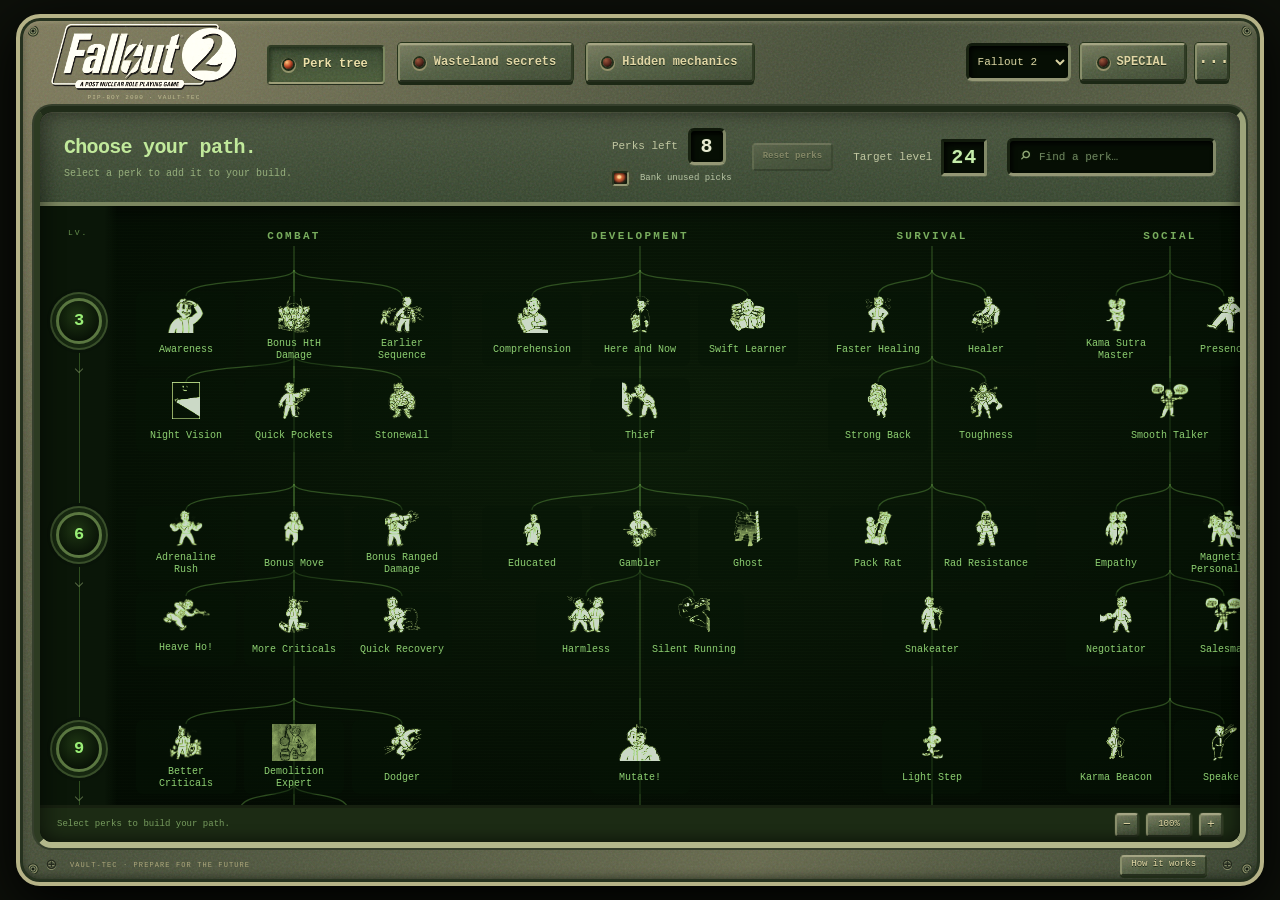
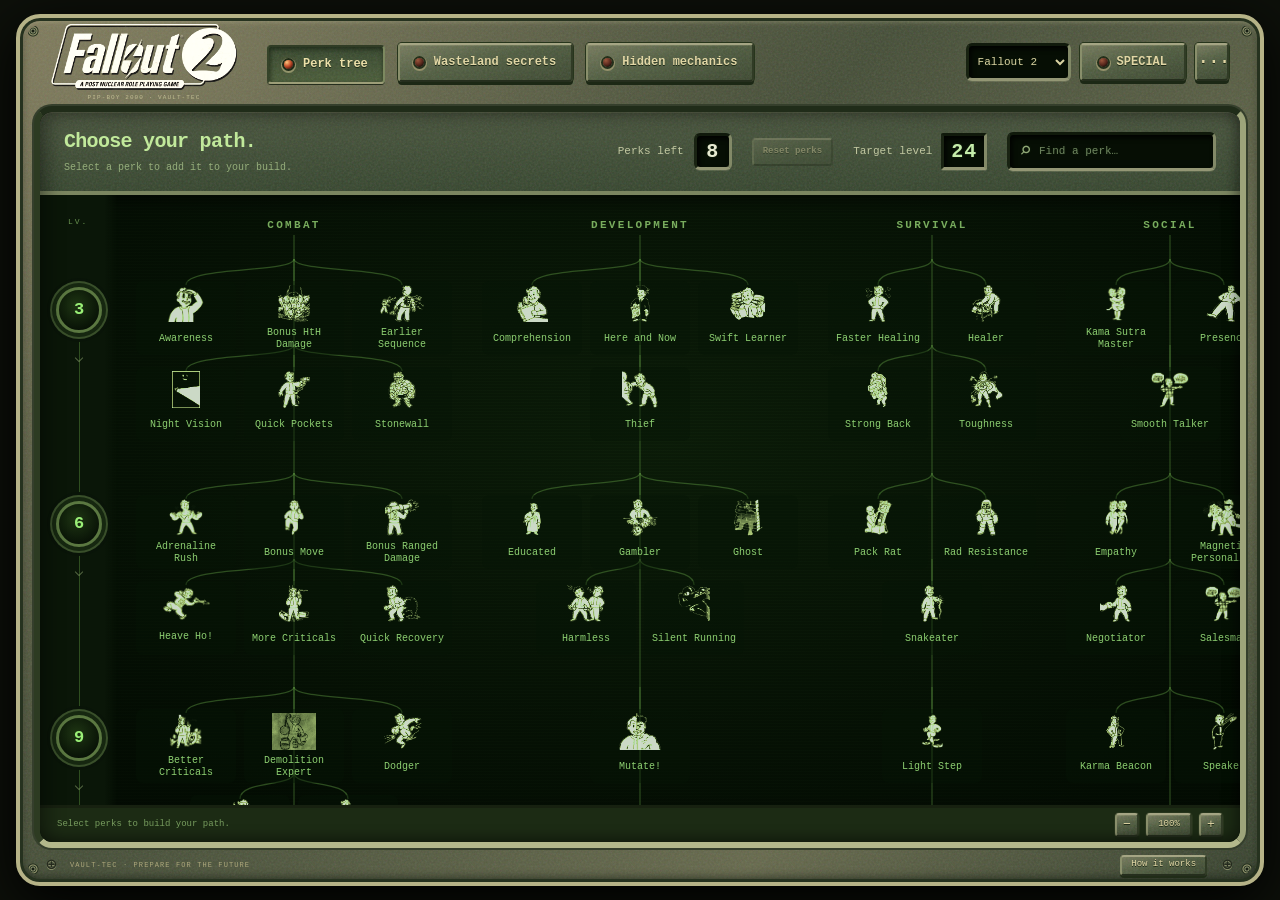
